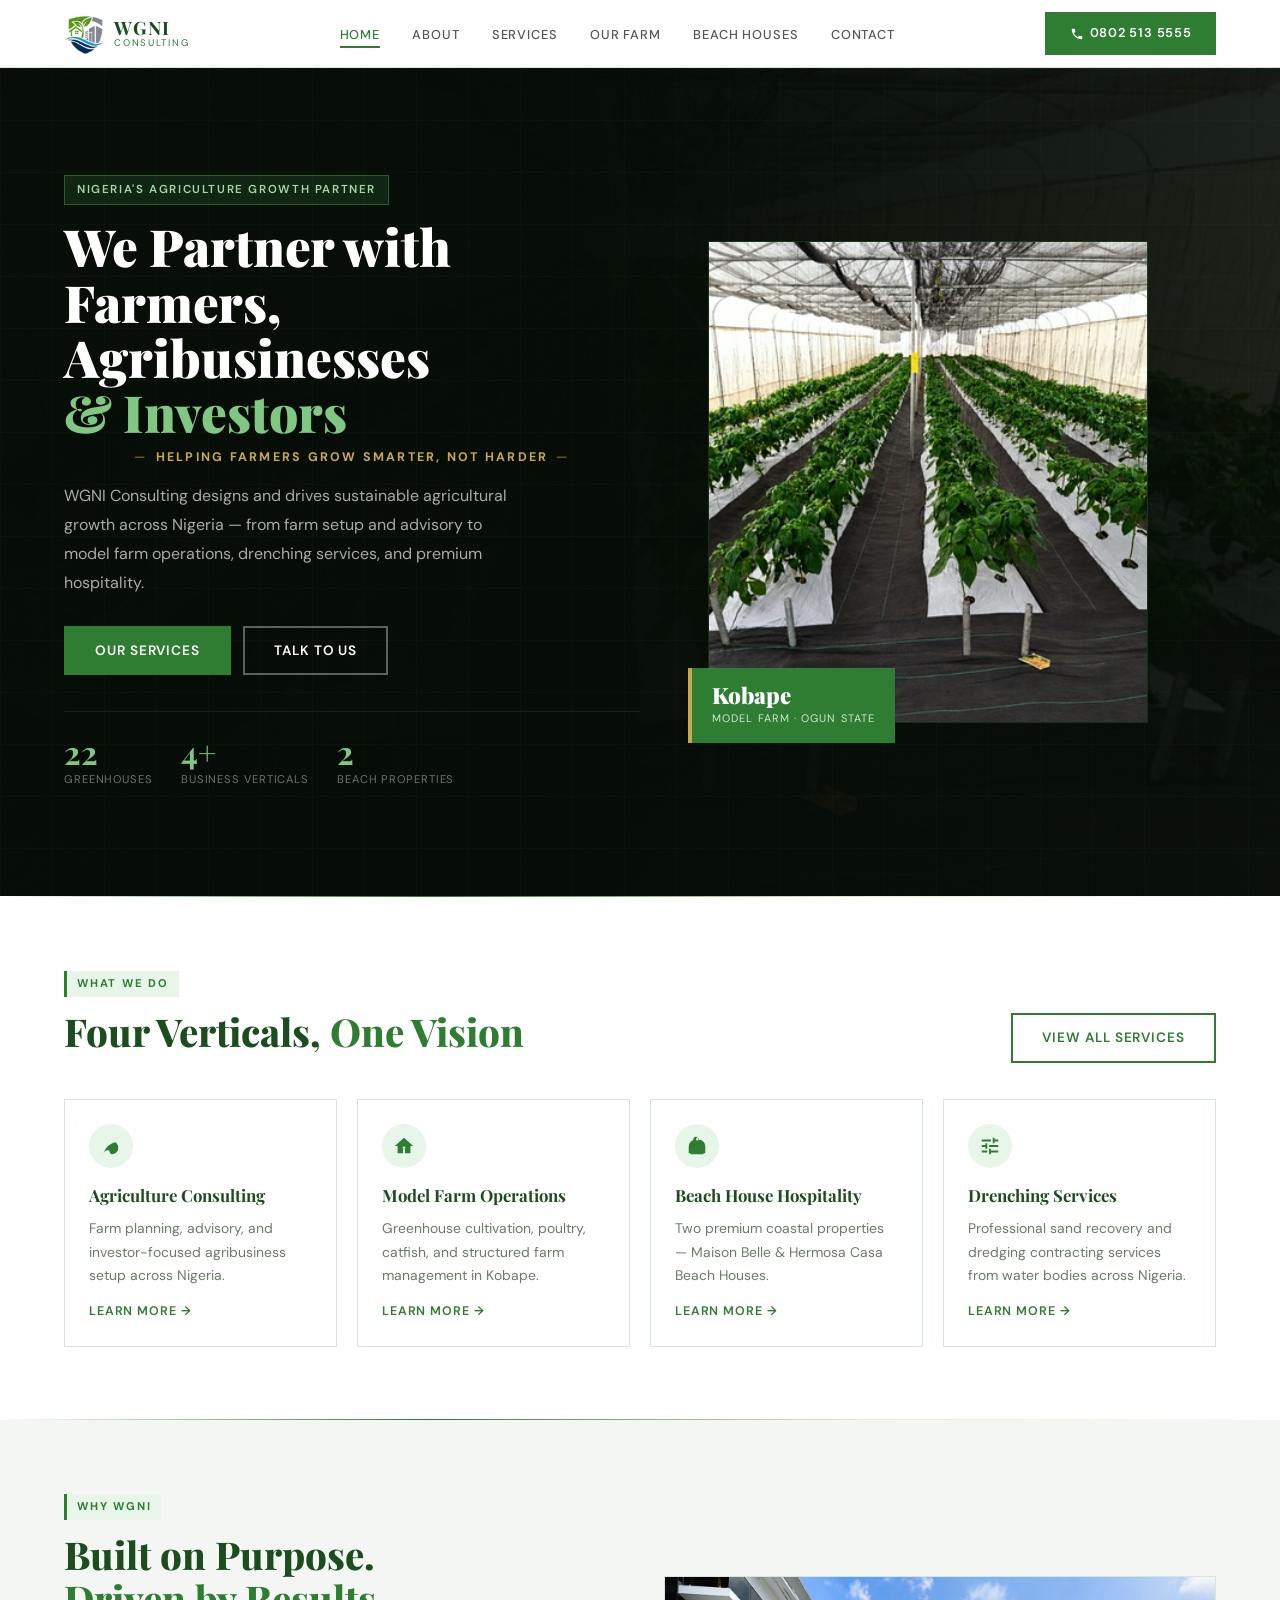
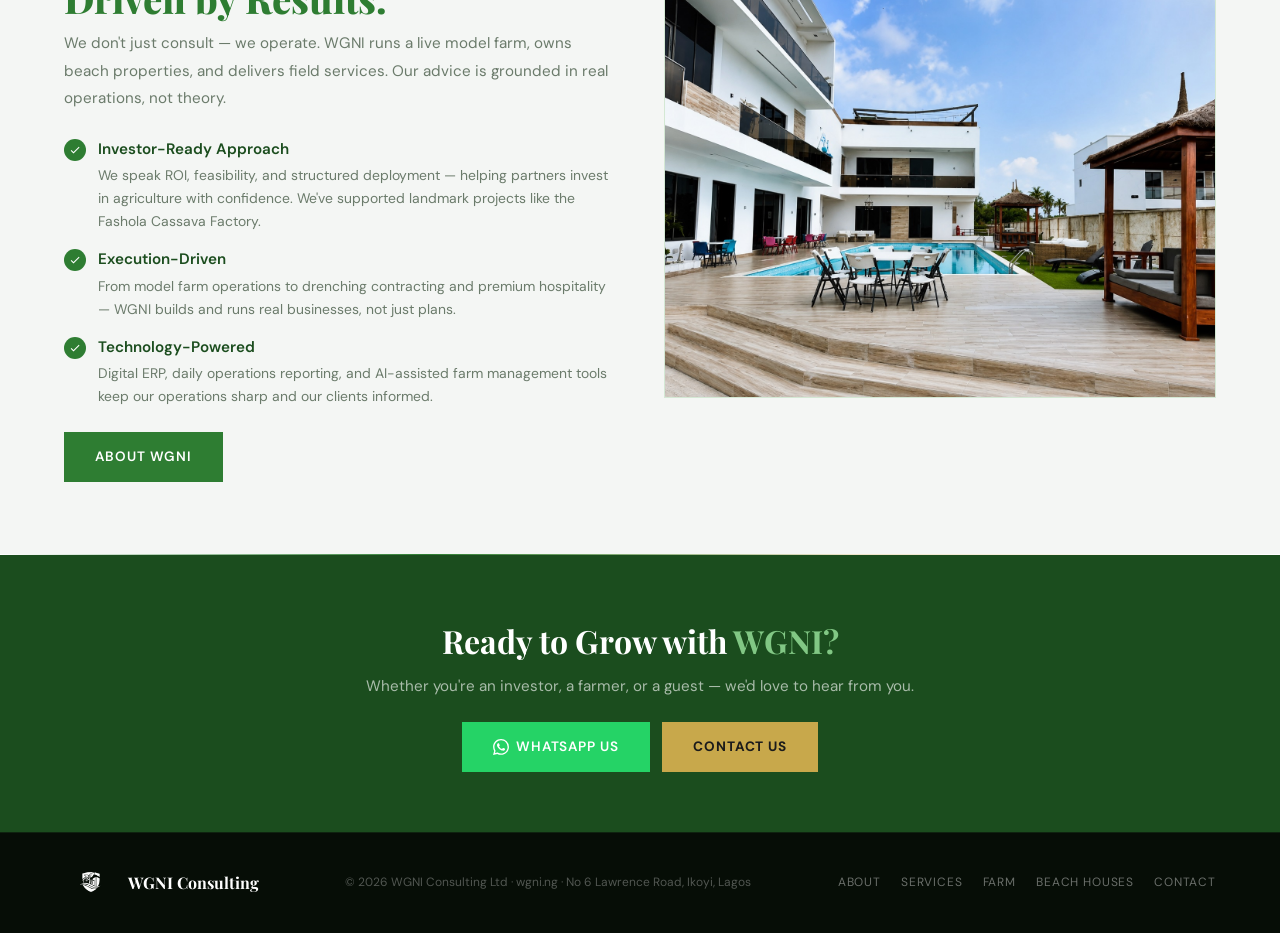
==== index.html @ 24e0a68f "index.html" ====
<!DOCTYPE html>
<html lang="en">
<head>
<meta charset="UTF-8"/>
<meta name="viewport" content="width=device-width, initial-scale=1.0"/>
<title>WGNI Consulting — Helping Farmers Grow Smarter, Not Harder</title>
<link rel="stylesheet" href="style.css"/>
</head>
<body>

<!-- NAV -->
<nav>
  <a href="index.html" class="nav-logo">
    <img src="images/logo-color.png" alt="WGNI Logo"/>
    <div class="nav-brand-wrap">
      <span class="nav-brand">WGNI</span>
      <span class="nav-brand-sub">Consulting</span>
    </div>
  </a>
  <ul class="nav-links">
    <li><a href="index.html" class="active">Home</a></li>
    <li><a href="about.html">About</a></li>
    <li><a href="services.html">Services</a></li>
    <li><a href="farm.html">Our Farm</a></li>
    <li><a href="beach.html">Beach Houses</a></li>
    <li><a href="contact.html">Contact</a></li>
  </ul>
  <a href="tel:08025135555" class="nav-cta">
    <svg viewBox="0 0 24 24"><path d="M6.6 10.8c1.4 2.8 3.8 5.1 6.6 6.6l2.2-2.2c.3-.3.7-.4 1-.2 1.1.4 2.3.6 3.6.6.6 0 1 .4 1 1V20c0 .6-.4 1-1 1-9.4 0-17-7.6-17-17 0-.6.4-1 1-1h3.5c.6 0 1 .4 1 1 0 1.3.2 2.5.6 3.6.1.3 0 .7-.2 1L6.6 10.8z"/></svg>
    0802 513 5555
  </a>
</nav>

<!-- HERO -->
<section style="position:relative;overflow:hidden;min-height:92vh;display:grid;grid-template-columns:1fr 1fr;align-items:center;padding:0 5vw;background:#060d06;">
  <div style="position:absolute;inset:0;z-index:0;background-image:url('images/hero-home.jpg');background-size:cover;background-position:center;opacity:0.18;"></div>
  <div style="position:absolute;inset:0;z-index:1;background:linear-gradient(90deg,rgba(6,13,6,0.97) 45%,rgba(6,13,6,0.5) 100%);"></div>
  <div style="position:absolute;inset:0;z-index:1;background-image:linear-gradient(rgba(46,125,50,0.05) 1px,transparent 1px),linear-gradient(90deg,rgba(46,125,50,0.05) 1px,transparent 1px);background-size:52px 52px;"></div>

  <div style="position:relative;z-index:2;" class="fade-up">
    <div class="hero-tag">Nigeria's Agriculture Growth Partner</div>
    <h1 style="font-family:'Playfair Display',serif;font-size:clamp(2.4rem,4vw,3.8rem);font-weight:900;line-height:1.08;color:#fff;margin-bottom:8px;">
      We Partner with Farmers,<br/>Agribusinesses<br/><span style="color:#81c784;">&amp; Investors</span>
    </h1>
    <div class="hero-tagline">Helping Farmers Grow Smarter, Not Harder</div>
    <p style="font-size:1rem;color:rgba(255,255,255,0.65);line-height:1.8;max-width:460px;margin-bottom:28px;">WGNI Consulting designs and drives sustainable agricultural growth across Nigeria — from farm setup and advisory to model farm operations, drenching services, and premium hospitality.</p>
    <div style="display:flex;gap:12px;flex-wrap:wrap;margin-bottom:36px;">
      <a href="services.html" class="btn btn-green">Our Services</a>
      <a href="contact.html" class="btn btn-outline" style="color:#fff;border-color:rgba(255,255,255,0.35);">Talk to Us</a>
    </div>
    <div style="display:flex;gap:28px;padding-top:24px;border-top:1px solid rgba(255,255,255,0.08);flex-wrap:wrap;">
      <div><div style="font-family:'Playfair Display',serif;font-size:2rem;font-weight:700;color:#81c784;line-height:1;">22</div><div style="font-size:0.7rem;color:rgba(255,255,255,0.42);text-transform:uppercase;letter-spacing:0.08em;margin-top:3px;">Greenhouses</div></div>
      <div><div style="font-family:'Playfair Display',serif;font-size:2rem;font-weight:700;color:#81c784;line-height:1;">4+</div><div style="font-size:0.7rem;color:rgba(255,255,255,0.42);text-transform:uppercase;letter-spacing:0.08em;margin-top:3px;">Business Verticals</div></div>
      <div><div style="font-family:'Playfair Display',serif;font-size:2rem;font-weight:700;color:#81c784;line-height:1;">2</div><div style="font-size:0.7rem;color:rgba(255,255,255,0.42);text-transform:uppercase;letter-spacing:0.08em;margin-top:3px;">Beach Properties</div></div>
    </div>
  </div>

  <div style="position:relative;z-index:2;display:flex;justify-content:center;align-items:center;" class="fade-up d2">
    <div style="position:relative;width:100%;max-width:440px;">
      <div style="border:1px solid rgba(46,125,50,0.3);overflow:hidden;">
        <img src="images/hero-home.jpg" alt="WGNI Farm" style="width:100%;height:480px;object-fit:cover;display:block;"/>
      </div>
      <div style="position:absolute;bottom:-20px;left:-20px;background:#2e7d32;padding:16px 20px;border-left:4px solid #c8a84b;">
        <div style="font-family:'Playfair Display',serif;font-size:1.4rem;font-weight:900;color:#fff;line-height:1;">Kobape</div>
        <div style="font-size:0.68rem;text-transform:uppercase;letter-spacing:0.1em;color:rgba(255,255,255,0.8);margin-top:3px;">Model Farm · Ogun State</div>
      </div>
    </div>
  </div>
</section>

<div class="divider"></div>

<!-- WHAT WE DO -->
<div class="section fade-up">
  <div class="sec-tag">What We Do</div>
  <div style="display:flex;justify-content:space-between;align-items:flex-end;flex-wrap:wrap;gap:16px;margin-bottom:36px;">
    <h2 class="sec-title">Four Verticals, <span>One Vision</span></h2>
    <a href="services.html" class="btn btn-outline">View All Services</a>
  </div>
  <div style="display:grid;grid-template-columns:repeat(4,1fr);gap:20px;">
    <a href="services.html" class="card" style="text-decoration:none;">
      <div class="card-icon">
        <svg viewBox="0 0 24 24"><path d="M17 8C8 10 5.9 16.17 3.82 19.5c1.01-1.5 3.47-3.5 6.18-2.5C11 20 11.07 21 13 21c4 0 7-3.13 7-7 0-2-.5-3.5-3-6z"/></svg>
      </div>
      <div class="card-title">Agriculture Consulting</div>
      <div class="card-desc">Farm planning, advisory, and investor-focused agribusiness setup across Nigeria.</div>
      <div style="font-size:0.78rem;color:#2e7d32;font-weight:600;text-transform:uppercase;letter-spacing:0.07em;margin-top:14px;">Learn more →</div>
    </a>
    <a href="farm.html" class="card" style="text-decoration:none;">
      <div class="card-icon">
        <svg viewBox="0 0 24 24"><path d="M12 3L2 12h3v8h6v-5h2v5h6v-8h3L12 3zm0 12.5c-.83 0-1.5-.67-1.5-1.5s.67-1.5 1.5-1.5 1.5.67 1.5 1.5-.67 1.5-1.5 1.5z"/></svg>
      </div>
      <div class="card-title">Model Farm Operations</div>
      <div class="card-desc">Greenhouse cultivation, poultry, catfish, and structured farm management in Kobape.</div>
      <div style="font-size:0.78rem;color:#2e7d32;font-weight:600;text-transform:uppercase;letter-spacing:0.07em;margin-top:14px;">Learn more →</div>
    </a>
    <a href="beach.html" class="card" style="text-decoration:none;">
      <div class="card-icon">
        <svg viewBox="0 0 24 24"><path d="M13.13 5.79C13.39 5.31 13.5 4.75 13.38 4.16c-.22-1.11-1.17-2-2.29-2.15C9.26 1.8 8 3.05 8 4.5c0 .21.03.42.07.62C5.22 6.4 3 9.21 3 12.5V20h2v1h14v-1h2v-7.5c0-3.3-2.22-6.1-5.07-7.29L13.13 5.79zM11 4.5c0-.83.67-1.5 1.5-1.5s1.5.67 1.5 1.5S13.33 6 12.5 6 11 5.33 11 4.5z"/></svg>
      </div>
      <div class="card-title">Beach House Hospitality</div>
      <div class="card-desc">Two premium coastal properties — Maison Belle & Hermosa Casa Beach Houses.</div>
      <div style="font-size:0.78rem;color:#2e7d32;font-weight:600;text-transform:uppercase;letter-spacing:0.07em;margin-top:14px;">Learn more →</div>
    </a>
    <a href="services.html" class="card" style="text-decoration:none;">
      <div class="card-icon">
        <svg viewBox="0 0 24 24"><path d="M3 17v2h6v-2H3zM3 5v2h10V5H3zm10 16v-2h8v-2h-8v-2h-2v6h2zM7 9v2H3v2h4v2h2V9H7zm14 4v-2H11v2h10zm-6-4h2V7h4V5h-4V3h-2v6z"/></svg>
      </div>
      <div class="card-title">Drenching Services</div>
      <div class="card-desc">Professional sand recovery and dredging contracting services from water bodies across Nigeria.</div>
      <div style="font-size:0.78rem;color:#2e7d32;font-weight:600;text-transform:uppercase;letter-spacing:0.07em;margin-top:14px;">Learn more →</div>
    </a>
  </div>
</div>

<div class="divider"></div>

<!-- WHY WGNI -->
<div class="section bg-light fade-up">
  <div style="display:grid;grid-template-columns:1fr 1fr;gap:48px;align-items:center;">
    <div>
      <div class="sec-tag">Why WGNI</div>
      <h2 class="sec-title">Built on Purpose.<br/><span>Driven by Results.</span></h2>
      <p class="sec-sub" style="margin-bottom:24px;">We don't just consult — we operate. WGNI runs a live model farm, owns beach properties, and delivers field services. Our advice is grounded in real operations, not theory.</p>
      <div style="display:flex;flex-direction:column;gap:14px;">
        <div style="display:flex;align-items:flex-start;gap:12px;">
          <div style="width:22px;height:22px;background:#2e7d32;border-radius:50%;display:flex;align-items:center;justify-content:center;flex-shrink:0;margin-top:2px;">
            <svg viewBox="0 0 24 24" style="width:12px;height:12px;fill:#fff;"><path d="M9 16.17L4.83 12l-1.42 1.41L9 19 21 7l-1.41-1.41z"/></svg>
          </div>
          <div><div style="font-weight:600;font-size:0.95rem;color:#1b4d1e;margin-bottom:3px;">Investor-Ready Approach</div><div style="font-size:0.87rem;color:#6b7b6b;line-height:1.65;">We speak ROI, feasibility, and structured deployment — helping partners invest in agriculture with confidence. We've supported landmark projects like the Fashola Cassava Factory.</div></div>
        </div>
        <div style="display:flex;align-items:flex-start;gap:12px;">
          <div style="width:22px;height:22px;background:#2e7d32;border-radius:50%;display:flex;align-items:center;justify-content:center;flex-shrink:0;margin-top:2px;">
            <svg viewBox="0 0 24 24" style="width:12px;height:12px;fill:#fff;"><path d="M9 16.17L4.83 12l-1.42 1.41L9 19 21 7l-1.41-1.41z"/></svg>
          </div>
          <div><div style="font-weight:600;font-size:0.95rem;color:#1b4d1e;margin-bottom:3px;">Execution-Driven</div><div style="font-size:0.87rem;color:#6b7b6b;line-height:1.65;">From model farm operations to drenching contracting and premium hospitality — WGNI builds and runs real businesses, not just plans.</div></div>
        </div>
        <div style="display:flex;align-items:flex-start;gap:12px;">
          <div style="width:22px;height:22px;background:#2e7d32;border-radius:50%;display:flex;align-items:center;justify-content:center;flex-shrink:0;margin-top:2px;">
            <svg viewBox="0 0 24 24" style="width:12px;height:12px;fill:#fff;"><path d="M9 16.17L4.83 12l-1.42 1.41L9 19 21 7l-1.41-1.41z"/></svg>
          </div>
          <div><div style="font-weight:600;font-size:0.95rem;color:#1b4d1e;margin-bottom:3px;">Technology-Powered</div><div style="font-size:0.87rem;color:#6b7b6b;line-height:1.65;">Digital ERP, daily operations reporting, and AI-assisted farm management tools keep our operations sharp and our clients informed.</div></div>
        </div>
      </div>
      <div style="margin-top:24px;"><a href="about.html" class="btn btn-green">About WGNI</a></div>
    </div>
    <div style="position:relative;">
      <div style="border:1px solid #d4e8d4;overflow:hidden;">
        <img src="images/about-home.jpg" alt="WGNI Operations" style="width:100%;height:420px;object-fit:cover;display:block;"/>
      </div>
    </div>
  </div>
</div>

<div class="divider"></div>

<!-- CTA -->
<div class="cta-strip fade-up">
  <h2>Ready to Grow with <span>WGNI?</span></h2>
  <p>Whether you're an investor, a farmer, or a guest — we'd love to hear from you.</p>
  <div class="cta-btns">
    <a href="https://wa.me/2348025135555" target="_blank" class="btn btn-wa">
      <svg viewBox="0 0 24 24"><path d="M17.472 14.382c-.297-.149-1.758-.867-2.03-.967-.273-.099-.471-.148-.67.15-.197.297-.767.966-.94 1.164-.173.199-.347.223-.644.075-.297-.15-1.255-.463-2.39-1.475-.883-.788-1.48-1.761-1.653-2.059-.173-.297-.018-.458.13-.606.134-.133.298-.347.446-.52.149-.174.198-.298.298-.497.099-.198.05-.371-.025-.52-.075-.149-.669-1.612-.916-2.207-.242-.579-.487-.5-.669-.51-.173-.008-.371-.01-.57-.01-.198 0-.52.074-.792.372-.272.297-1.04 1.016-1.04 2.479 0 1.462 1.065 2.875 1.213 3.074.149.198 2.096 3.2 5.077 4.487.709.306 1.262.489 1.694.625.712.227 1.36.195 1.871.118.571-.085 1.758-.719 2.006-1.413.248-.694.248-1.289.173-1.413-.074-.124-.272-.198-.57-.347m-5.421 7.403h-.004a9.87 9.87 0 01-5.031-1.378l-.361-.214-3.741.982.998-3.648-.235-.374a9.86 9.86 0 01-1.51-5.26c.001-5.45 4.436-9.884 9.888-9.884 2.64 0 5.122 1.03 6.988 2.898a9.825 9.825 0 012.893 6.994c-.003 5.45-4.437 9.884-9.885 9.884m8.413-18.297A11.815 11.815 0 0012.05 0C5.495 0 .16 5.335.157 11.892c0 2.096.547 4.142 1.588 5.945L.057 24l6.305-1.654a11.882 11.882 0 005.683 1.448h.005c6.554 0 11.89-5.335 11.893-11.893a11.821 11.821 0 00-3.48-8.413z"/></svg>
      WhatsApp Us
    </a>
    <a href="contact.html" class="btn btn-gold">Contact Us</a>
  </div>
</div>

<!-- FOOTER -->
<footer>
  <div class="footer-inner">
    <div class="footer-logo">
      <img src="images/logo-white.png" alt="WGNI"/>
      <span class="footer-brand">WGNI Consulting</span>
    </div>
    <div class="footer-copy">© 2026 WGNI Consulting Ltd · wgni.ng · No 6 Lawrence Road, Ikoyi, Lagos</div>
    <div class="footer-links">
      <a href="about.html">About</a>
      <a href="services.html">Services</a>
      <a href="farm.html">Farm</a>
      <a href="beach.html">Beach Houses</a>
      <a href="contact.html">Contact</a>
    </div>
  </div>
</footer>

<script>
  const obs = new IntersectionObserver(e => e.forEach(el => { if(el.isIntersecting) el.target.classList.add('visible'); }), {threshold:0.1});
  document.querySelectorAll('.fade-up').forEach(el => obs.observe(el));
  setTimeout(() => document.querySelectorAll('section .fade-up').forEach((el,i) => setTimeout(()=>el.classList.add('visible'),i*220)), 100);
</script>
</body>
</html>
---- style.css ----
@import url('https://fonts.googleapis.com/css2?family=Playfair+Display:ital,wght@0,400;0,700;0,900;1,400;1,700&family=DM+Sans:wght@300;400;500;600&display=swap');

/* ── RESET ── */
*, *::before, *::after { margin: 0; padding: 0; box-sizing: border-box; }
html { scroll-behavior: smooth; }
body { font-family: 'DM Sans', sans-serif; background: #fff; color: #2d2d2d; overflow-x: hidden; font-size: 16px; line-height: 1.6; }
img { max-width: 100%; display: block; }
a { text-decoration: none; }

/* ── CSS VARIABLES ── */
:root {
  --green: #2e7d32;
  --green-dark: #1b4d1e;
  --green-light: #4caf50;
  --green-pale: #e8f5e9;
  --green-mid: #c8e6c9;
  --gold: #c8a84b;
  --white: #ffffff;
  --off-white: #f4f6f4;
  --text: #2d2d2d;
  --text-muted: #6b7b6b;
  --border: #d4e8d4;
  --navy: #0f2d0f;
}

/* ── NAV ── */
nav {
  background: #fff;
  border-bottom: 1.5px solid var(--border);
  padding: 0 5vw;
  display: flex;
  align-items: center;
  justify-content: space-between;
  height: 68px;
  position: sticky;
  top: 0;
  z-index: 999;
  box-shadow: 0 1px 12px rgba(46,125,50,0.06);
}
.nav-logo { display: flex; align-items: center; gap: 10px; text-decoration: none; }
.nav-logo img { height: 46px; width: auto; }
.nav-brand-wrap { display: flex; flex-direction: column; line-height: 1.1; }
.nav-brand { font-family: 'Playfair Display', serif; font-size: 1.15rem; font-weight: 700; color: var(--green-dark); letter-spacing: 0.06em; }
.nav-brand-sub { font-size: 0.6rem; color: var(--green); letter-spacing: 0.18em; text-transform: uppercase; }
.nav-links { display: flex; gap: 2rem; list-style: none; }
.nav-links a {
  font-size: 0.8rem; font-weight: 500; color: #555;
  text-decoration: none; text-transform: uppercase; letter-spacing: 0.07em;
  padding-bottom: 3px; border-bottom: 2px solid transparent;
  transition: color 0.25s, border-color 0.25s;
}
.nav-links a:hover, .nav-links a.active { color: var(--green); border-color: var(--green); }
.nav-cta {
  background: var(--green); color: #fff;
  padding: 0.55rem 1.4rem; font-size: 0.8rem; font-weight: 600;
  text-transform: uppercase; letter-spacing: 0.06em;
  text-decoration: none; border: 2px solid var(--green);
  transition: all 0.25s; display: flex; align-items: center; gap: 6px;
}
.nav-cta:hover { background: #fff; color: var(--green); }
.nav-cta svg { width: 14px; height: 14px; fill: currentColor; }

/* ── HERO ── */
.hero {
  position: relative; overflow: hidden;
  padding: 80px 5vw 70px; text-align: center; color: #fff;
  background: linear-gradient(rgba(8,22,8,0.80), rgba(8,22,8,0.80));
}
.hero-bg {
  position: absolute; inset: 0; z-index: -1;
  background-size: cover; background-position: center;
  background-color: #174d17;
}
.breadcrumb { font-size: 0.75rem; color: rgba(255,255,255,0.5); text-transform: uppercase; letter-spacing: 0.1em; margin-bottom: 12px; }
.breadcrumb span { color: #a5d6a7; }
.hero h1 { font-family: 'Playfair Display', serif; font-size: clamp(2rem, 4vw, 3.2rem); font-weight: 900; line-height: 1.12; margin-bottom: 10px; }
.hero h1 span { color: #81c784; }
.hero p { font-size: 1rem; color: rgba(255,255,255,0.72); max-width: 500px; margin: 0 auto; line-height: 1.75; }
.hero-tag { display: inline-block; background: rgba(76,175,80,0.15); border: 1px solid rgba(76,175,80,0.4); color: #a5d6a7; font-size: 0.72rem; font-weight: 600; letter-spacing: 0.14em; text-transform: uppercase; padding: 5px 12px; margin-bottom: 14px; }
.hero-tagline { font-size: 0.78rem; font-weight: 700; letter-spacing: 0.18em; text-transform: uppercase; color: var(--gold); margin-bottom: 14px; display: flex; align-items: center; justify-content: center; gap: 8px; }
.hero-tagline::before, .hero-tagline::after { content: '—'; opacity: 0.5; }

/* ── SECTION BASE ── */
.section { padding: 72px 5vw; }
.section.bg-light { background: var(--off-white); }
.section.bg-dark { background: var(--green-dark); color: #fff; }
.sec-tag { display: inline-block; background: var(--green-pale); border-left: 3px solid var(--green); color: var(--green); font-size: 0.7rem; font-weight: 700; letter-spacing: 0.16em; text-transform: uppercase; padding: 4px 10px; margin-bottom: 12px; border-radius: 0; }
.sec-tag.white { background: rgba(255,255,255,0.1); border-color: #81c784; color: #a5d6a7; }
.sec-title { font-family: 'Playfair Display', serif; font-size: clamp(1.8rem, 3vw, 2.8rem); font-weight: 800; line-height: 1.15; margin-bottom: 10px; color: var(--green-dark); }
.sec-title span { color: var(--green); }
.sec-title.white { color: #fff; }
.sec-title.white span { color: #81c784; }
.sec-sub { font-size: 0.95rem; color: var(--text-muted); line-height: 1.82; max-width: 560px; }
.sec-sub.white { color: rgba(255,255,255,0.65); }
.divider { height: 1px; background: linear-gradient(90deg, transparent, var(--green), rgba(200,168,75,0.3), transparent); }

/* ── BUTTONS ── */
.btn { display: inline-flex; align-items: center; gap: 7px; padding: 0.75rem 1.8rem; font-size: 0.85rem; font-weight: 600; text-transform: uppercase; letter-spacing: 0.07em; border: 2px solid transparent; cursor: pointer; transition: all 0.25s; text-decoration: none; }
.btn-green { background: var(--green); color: #fff; border-color: var(--green); }
.btn-green:hover { background: transparent; color: var(--green); }
.btn-outline { background: transparent; color: var(--green); border-color: var(--green); }
.btn-outline:hover { background: var(--green); color: #fff; }
.btn-white { background: #fff; color: var(--green-dark); border-color: #fff; }
.btn-white:hover { background: var(--green-pale); }
.btn-gold { background: var(--gold); color: #1b1b1b; border-color: var(--gold); font-weight: 700; }
.btn-gold:hover { background: #e0bb5f; border-color: #e0bb5f; }
.btn-wa { background: #25d366; color: #fff; border-color: #25d366; }
.btn-wa:hover { background: #1ebe5a; border-color: #1ebe5a; }
.btn svg { width: 16px; height: 16px; fill: currentColor; flex-shrink: 0; }

/* ── CARDS ── */
.card { background: #fff; border: 1px solid var(--border); padding: 24px; transition: all 0.25s; }
.card:hover { border-color: var(--green); background: var(--green-pale); transform: translateY(-3px); }
.card-icon { width: 44px; height: 44px; background: var(--green-pale); border-radius: 50%; display: flex; align-items: center; justify-content: center; margin-bottom: 14px; transition: background 0.25s; }
.card-icon svg { width: 22px; height: 22px; fill: var(--green); }
.card:hover .card-icon { background: var(--green); }
.card:hover .card-icon svg { fill: #fff; }
.card-title { font-family: 'Playfair Display', serif; font-size: 1.05rem; font-weight: 700; color: var(--green-dark); margin-bottom: 8px; }
.card-desc { font-size: 0.87rem; color: var(--text-muted); line-height: 1.7; }

/* ── PERK TAGS ── */
.perk { display: inline-block; background: var(--green-pale); border: 1px solid var(--border); color: var(--green); font-size: 0.72rem; font-weight: 600; padding: 4px 10px; letter-spacing: 0.07em; text-transform: uppercase; }

/* ── CTA STRIP ── */
.cta-strip { background: var(--green-dark); padding: 60px 5vw; text-align: center; }
.cta-strip h2 { font-family: 'Playfair Display', serif; font-size: clamp(1.5rem, 2.5vw, 2.2rem); font-weight: 700; color: #fff; margin-bottom: 8px; }
.cta-strip h2 span { color: #81c784; }
.cta-strip p { font-size: 0.95rem; color: rgba(255,255,255,0.62); margin-bottom: 24px; }
.cta-btns { display: flex; gap: 12px; justify-content: center; flex-wrap: wrap; }

/* ── FOOTER ── */
footer { background: #060d06; padding: 32px 5vw; border-top: 1px solid rgba(46,125,50,0.2); }
.footer-inner { display: flex; align-items: center; justify-content: space-between; flex-wrap: wrap; gap: 16px; }
.footer-logo { display: flex; align-items: center; gap: 10px; }
.footer-logo img { height: 36px; }
.footer-brand { font-family: 'Playfair Display', serif; font-size: 1rem; font-weight: 700; color: #fff; }
.footer-copy { font-size: 0.75rem; color: rgba(255,255,255,0.3); }
.footer-links { display: flex; gap: 20px; }
.footer-links a { font-size: 0.75rem; color: rgba(255,255,255,0.4); text-decoration: none; text-transform: uppercase; letter-spacing: 0.07em; transition: color 0.25s; }
.footer-links a:hover { color: var(--green-light); }

/* ── IMAGE PLACEHOLDERS ── */
.img-ph { background: var(--green-pale); border: 1px solid var(--border); display: flex; align-items: center; justify-content: center; flex-direction: column; gap: 6px; }
.img-ph span { font-size: 0.8rem; color: var(--green); font-weight: 500; }
.img-ph small { font-size: 0.7rem; color: #aaa; }

/* ── ANIMATIONS ── */
.fade-up { opacity: 0; transform: translateY(24px); transition: opacity 0.65s ease, transform 0.65s ease; }
.fade-up.visible { opacity: 1; transform: translateY(0); }
.d1 { transition-delay: 0.1s; } .d2 { transition-delay: 0.2s; } .d3 { transition-delay: 0.3s; }

/* ── RESPONSIVE ── */
@media (max-width: 900px) {
  .nav-links { display: none; }
  .hero { padding: 60px 5vw 50px; }
  .section { padding: 52px 5vw; }
}

/* ── FORM ── */
.form-group { display: flex; flex-direction: column; gap: 5px; margin-bottom: 14px; }
.form-group label { font-size: 0.72rem; font-weight: 700; text-transform: uppercase; letter-spacing: 0.1em; color: var(--green); }
.form-group input, .form-group textarea, .form-group select {
  background: var(--off-white); border: 1px solid var(--border);
  padding: 10px 12px; font-size: 0.9rem; font-family: 'DM Sans', sans-serif;
  color: var(--text); outline: none; width: 100%;
}
.form-group input:focus, .form-group textarea:focus, .form-group select:focus { border-color: var(--green); background: #fff; }
.form-group textarea { resize: vertical; min-height: 100px; }
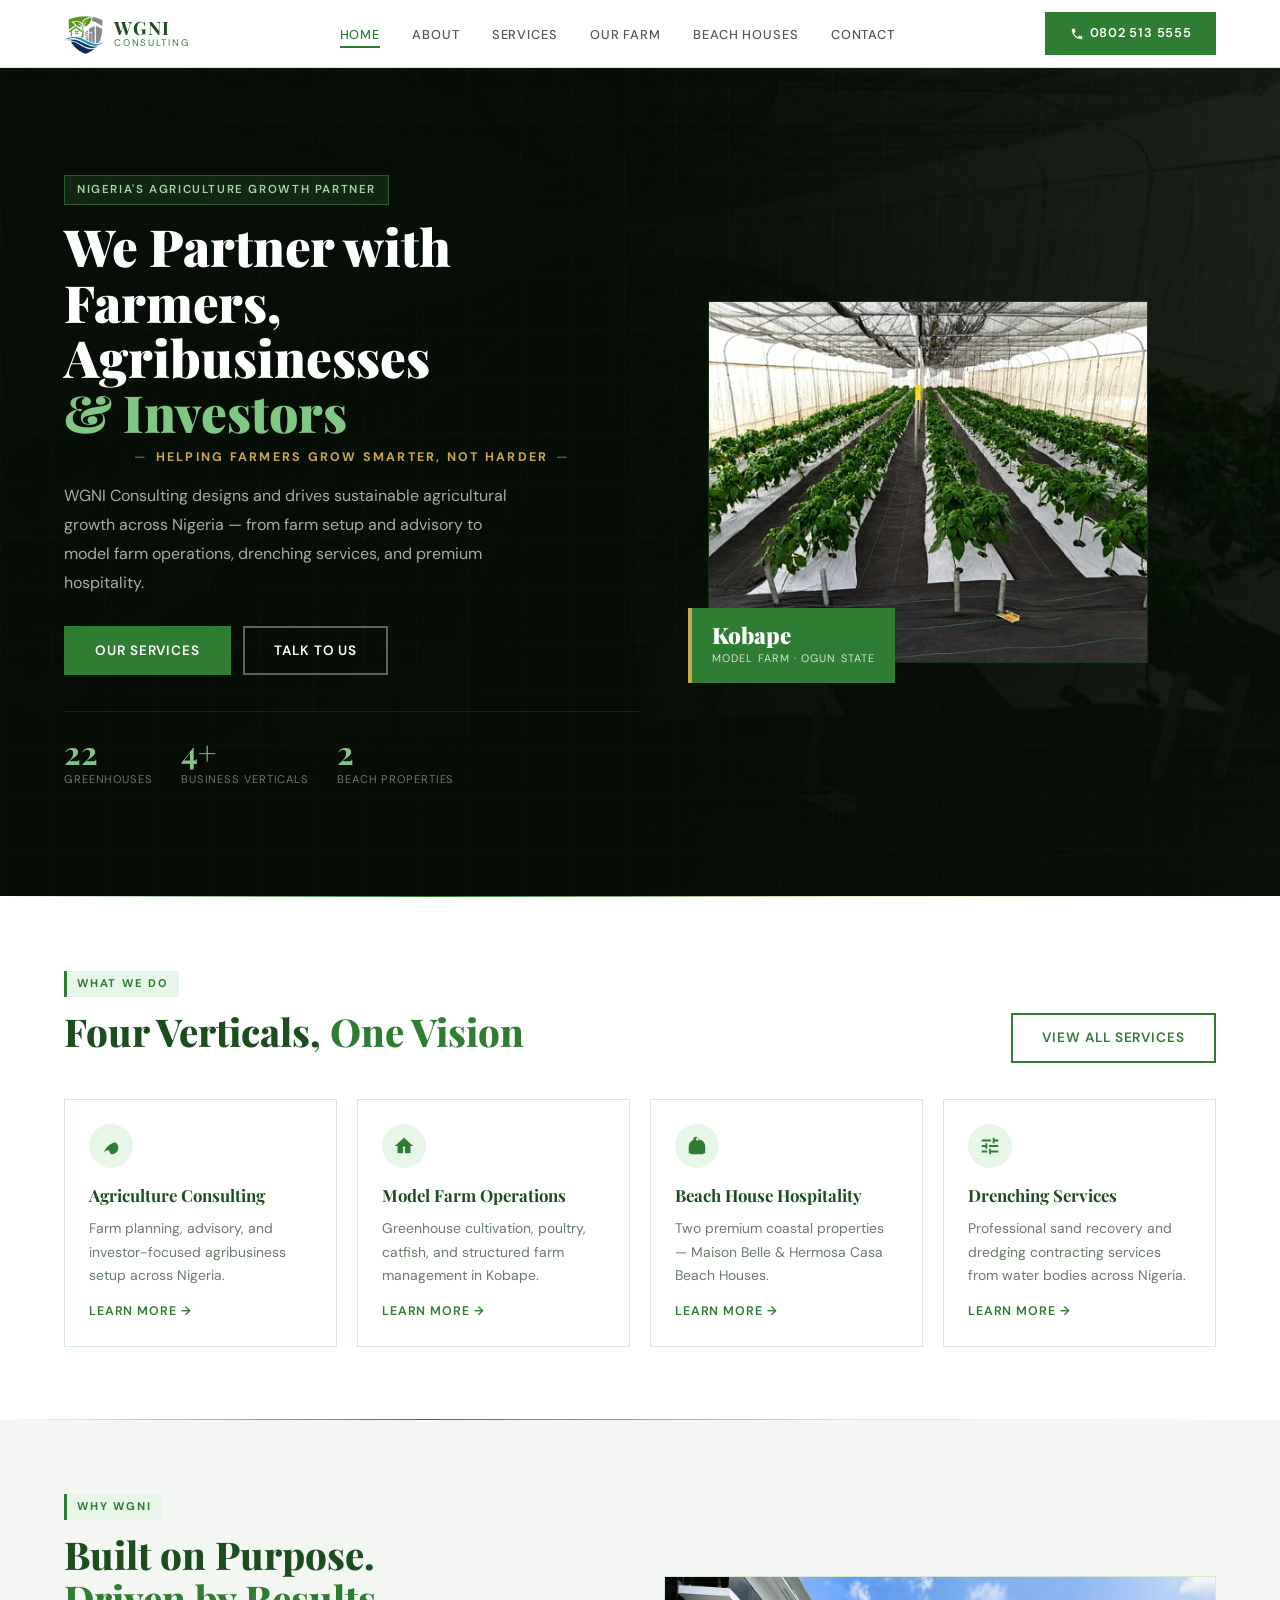
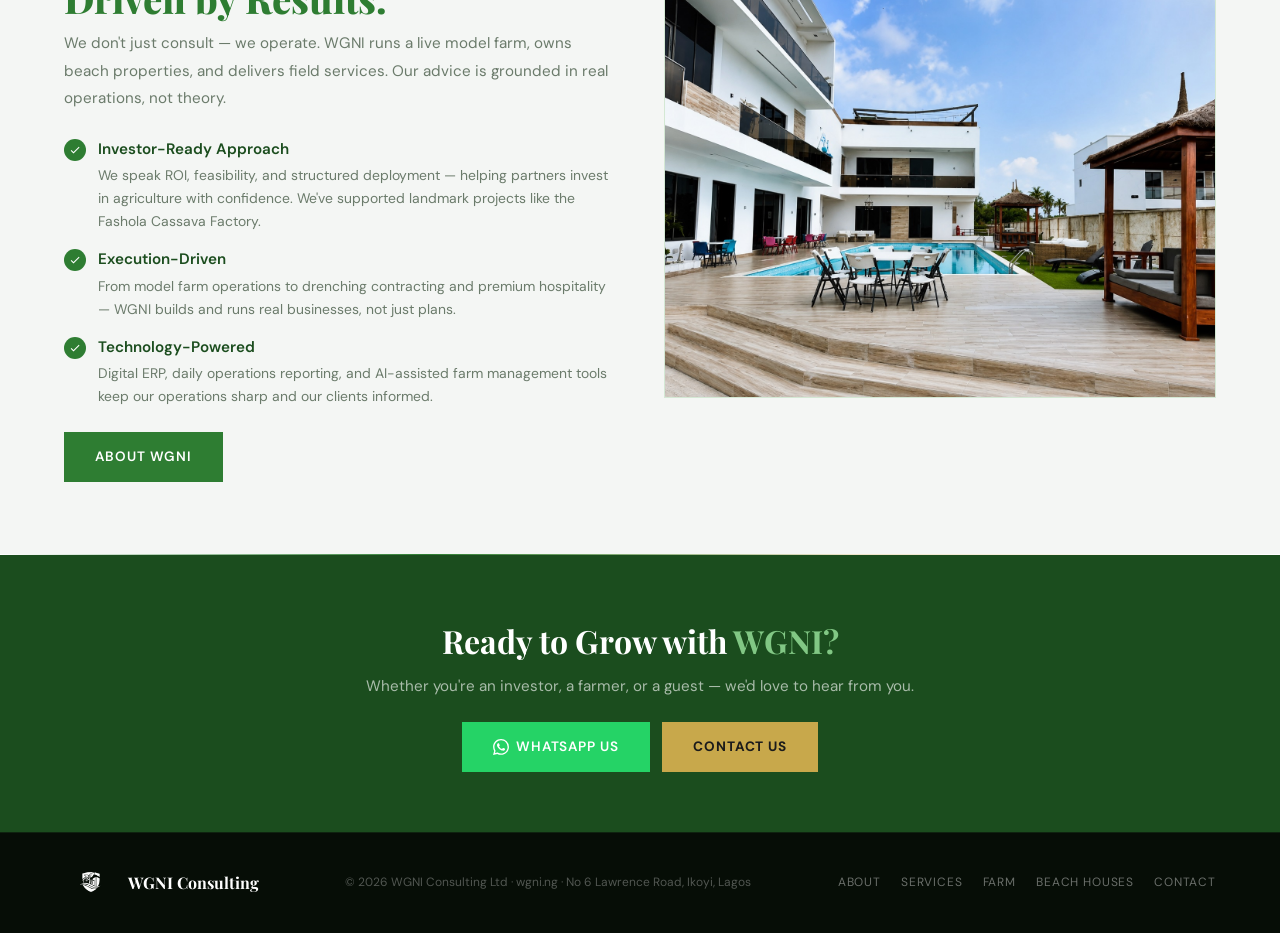
==== commit 9234bd47: "Update index.html" ====
--- a/index.html
+++ b/index.html
@@ -3,7 +3,7 @@
 <head>
 <meta charset="UTF-8"/>
 <meta name="viewport" content="width=device-width, initial-scale=1.0"/>
-<title>WGNI Consulting — Helping Farmers Grow Smarter, Not Harder</title>
+<title>WGNI Consulting</title>
 <link rel="stylesheet" href="style.css"/>
 </head>
 <body>
@@ -58,7 +58,7 @@
   <div style="position:relative;z-index:2;display:flex;justify-content:center;align-items:center;" class="fade-up d2">
     <div style="position:relative;width:100%;max-width:440px;">
       <div style="border:1px solid rgba(46,125,50,0.3);overflow:hidden;">
-        <img src="images/hero-home.jpg" alt="WGNI Farm" style="width:100%;height:480px;object-fit:cover;display:block;"/>
+        <img src="images/hero-home.jpg" alt="WGNI Farm" style="width:100%;height:360px;object-fit:cover;display:block;"/>
       </div>
       <div style="position:absolute;bottom:-20px;left:-20px;background:#2e7d32;padding:16px 20px;border-left:4px solid #c8a84b;">
         <div style="font-family:'Playfair Display',serif;font-size:1.4rem;font-weight:900;color:#fff;line-height:1;">Kobape</div>
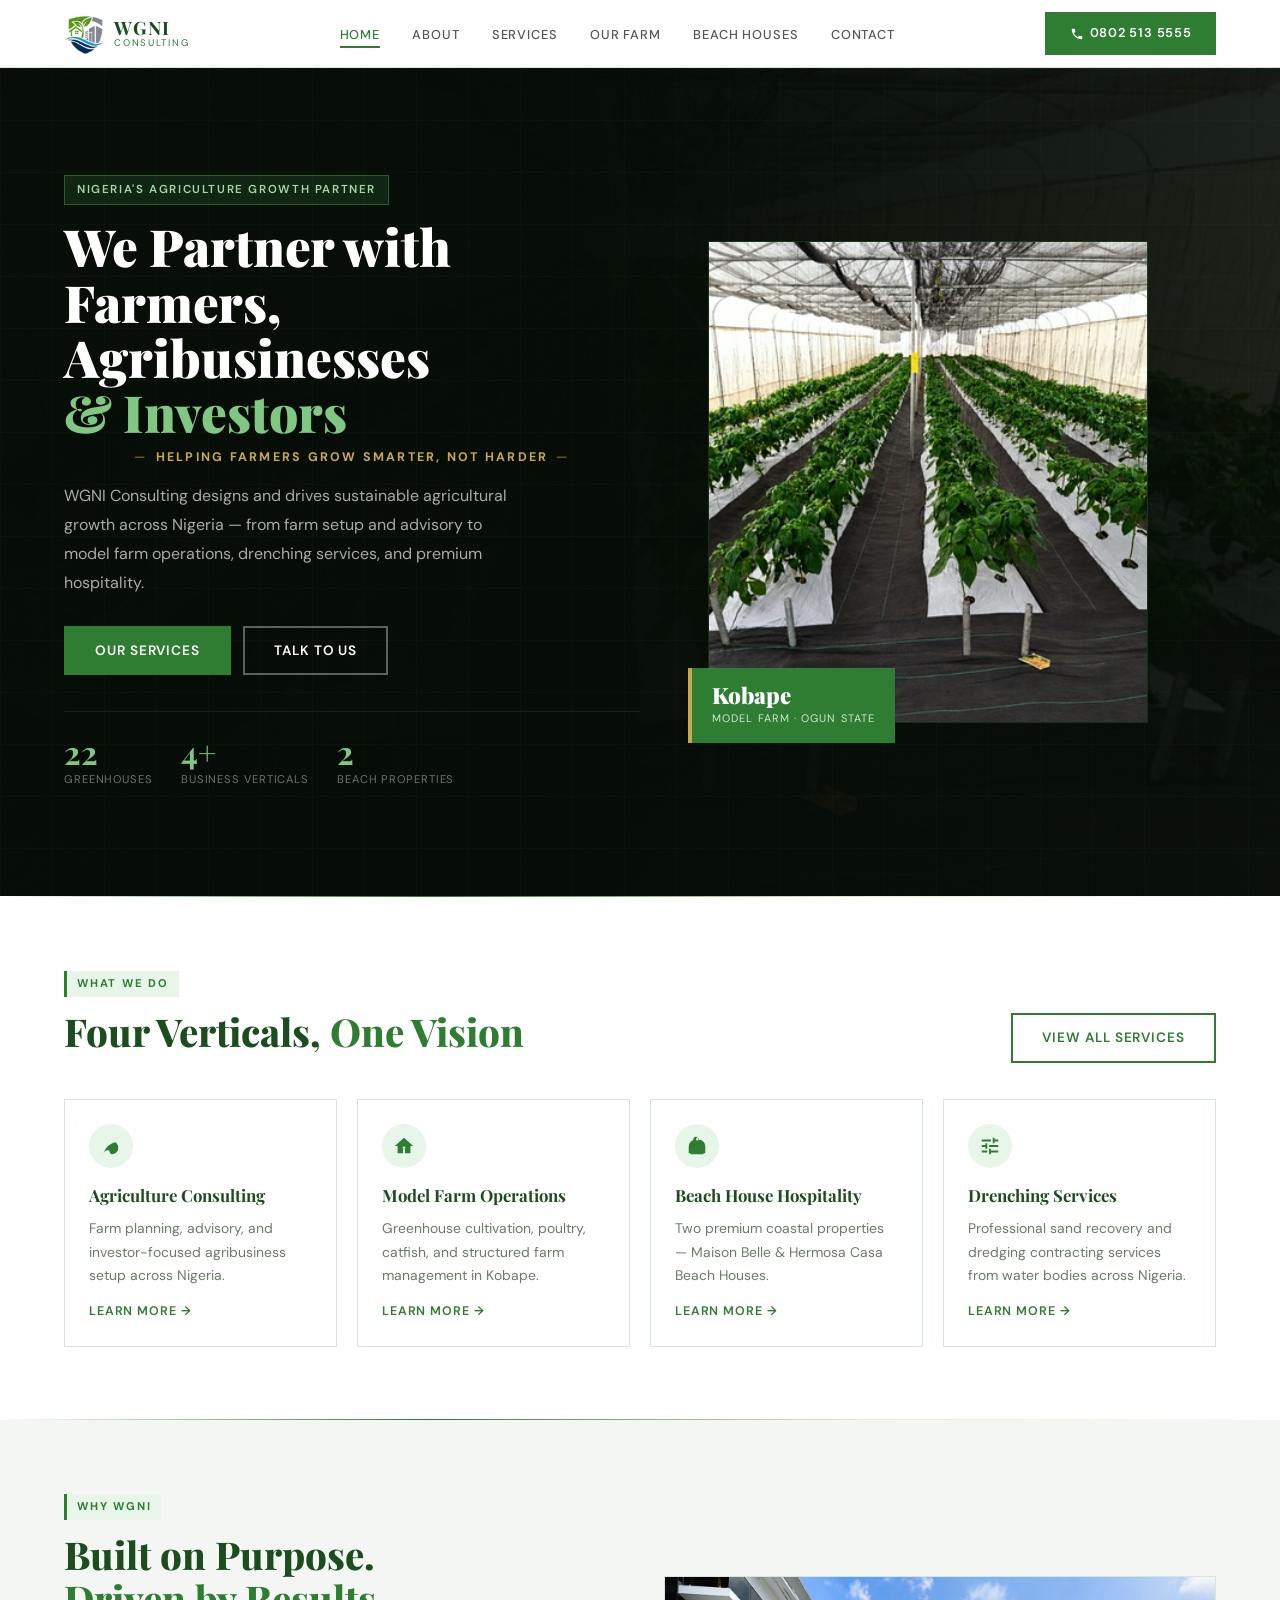
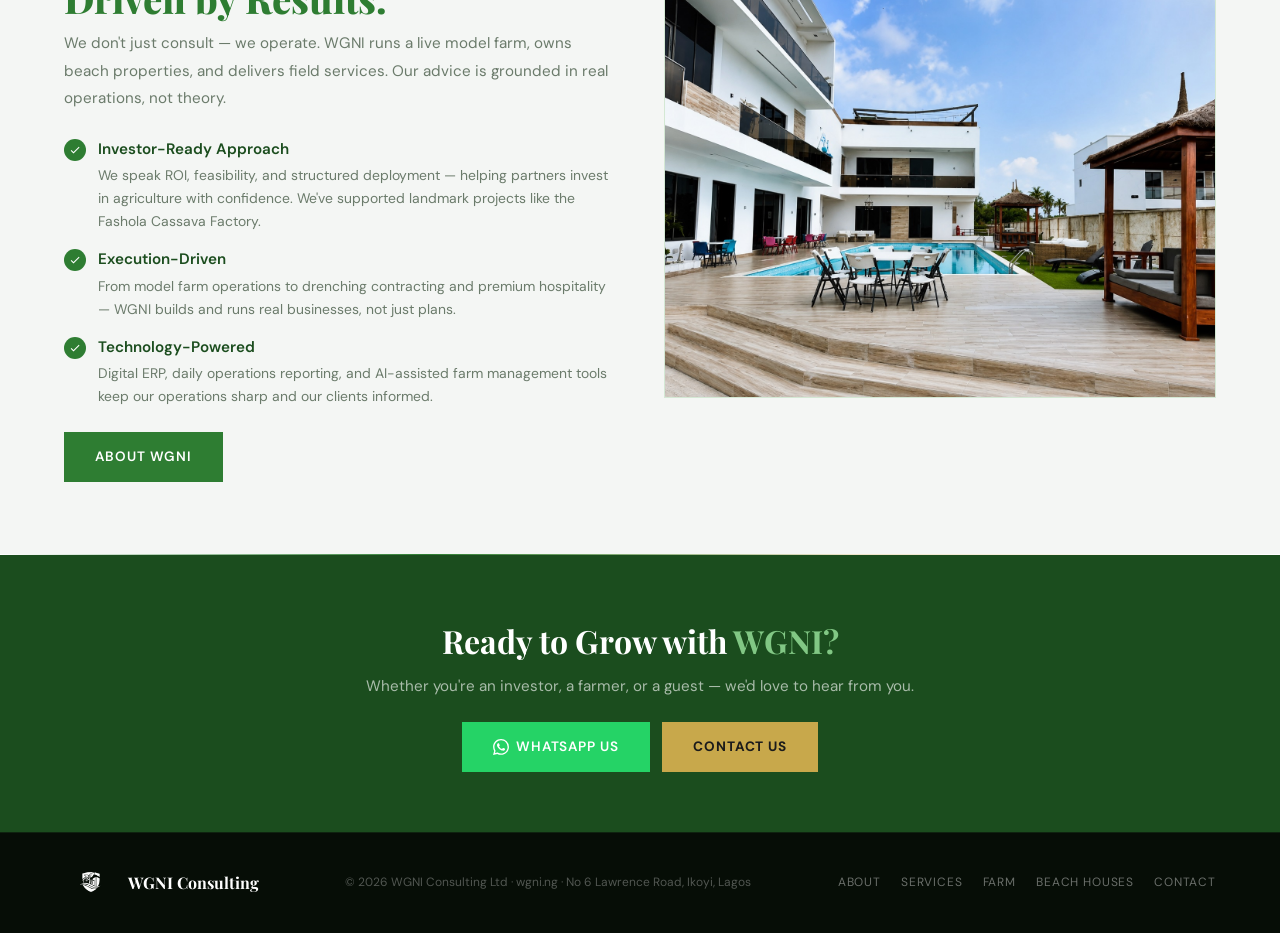
==== commit b49ed857: "Update index.html" ====
--- a/index.html
+++ b/index.html
@@ -58,7 +58,7 @@
   <div style="position:relative;z-index:2;display:flex;justify-content:center;align-items:center;" class="fade-up d2">
     <div style="position:relative;width:100%;max-width:440px;">
       <div style="border:1px solid rgba(46,125,50,0.3);overflow:hidden;">
-        <img src="images/hero-home.jpg" alt="WGNI Farm" style="width:100%;height:360px;object-fit:cover;display:block;"/>
+        <img src="images/hero-home.jpg" alt="WGNI Farm" style="width:100%;height:480px;object-fit:cover;display:block;"/>
       </div>
       <div style="position:absolute;bottom:-20px;left:-20px;background:#2e7d32;padding:16px 20px;border-left:4px solid #c8a84b;">
         <div style="font-family:'Playfair Display',serif;font-size:1.4rem;font-weight:900;color:#fff;line-height:1;">Kobape</div>
@@ -159,7 +159,7 @@
   <h2>Ready to Grow with <span>WGNI?</span></h2>
   <p>Whether you're an investor, a farmer, or a guest — we'd love to hear from you.</p>
   <div class="cta-btns">
-    <a href="https://wa.me/2348025135555" target="_blank" class="btn btn-wa">
+    <a href="https://wa.me/+2348025135555" target="_blank" class="btn btn-wa">
       <svg viewBox="0 0 24 24"><path d="M17.472 14.382c-.297-.149-1.758-.867-2.03-.967-.273-.099-.471-.148-.67.15-.197.297-.767.966-.94 1.164-.173.199-.347.223-.644.075-.297-.15-1.255-.463-2.39-1.475-.883-.788-1.48-1.761-1.653-2.059-.173-.297-.018-.458.13-.606.134-.133.298-.347.446-.52.149-.174.198-.298.298-.497.099-.198.05-.371-.025-.52-.075-.149-.669-1.612-.916-2.207-.242-.579-.487-.5-.669-.51-.173-.008-.371-.01-.57-.01-.198 0-.52.074-.792.372-.272.297-1.04 1.016-1.04 2.479 0 1.462 1.065 2.875 1.213 3.074.149.198 2.096 3.2 5.077 4.487.709.306 1.262.489 1.694.625.712.227 1.36.195 1.871.118.571-.085 1.758-.719 2.006-1.413.248-.694.248-1.289.173-1.413-.074-.124-.272-.198-.57-.347m-5.421 7.403h-.004a9.87 9.87 0 01-5.031-1.378l-.361-.214-3.741.982.998-3.648-.235-.374a9.86 9.86 0 01-1.51-5.26c.001-5.45 4.436-9.884 9.888-9.884 2.64 0 5.122 1.03 6.988 2.898a9.825 9.825 0 012.893 6.994c-.003 5.45-4.437 9.884-9.885 9.884m8.413-18.297A11.815 11.815 0 0012.05 0C5.495 0 .16 5.335.157 11.892c0 2.096.547 4.142 1.588 5.945L.057 24l6.305-1.654a11.882 11.882 0 005.683 1.448h.005c6.554 0 11.89-5.335 11.893-11.893a11.821 11.821 0 00-3.48-8.413z"/></svg>
       WhatsApp Us
     </a>
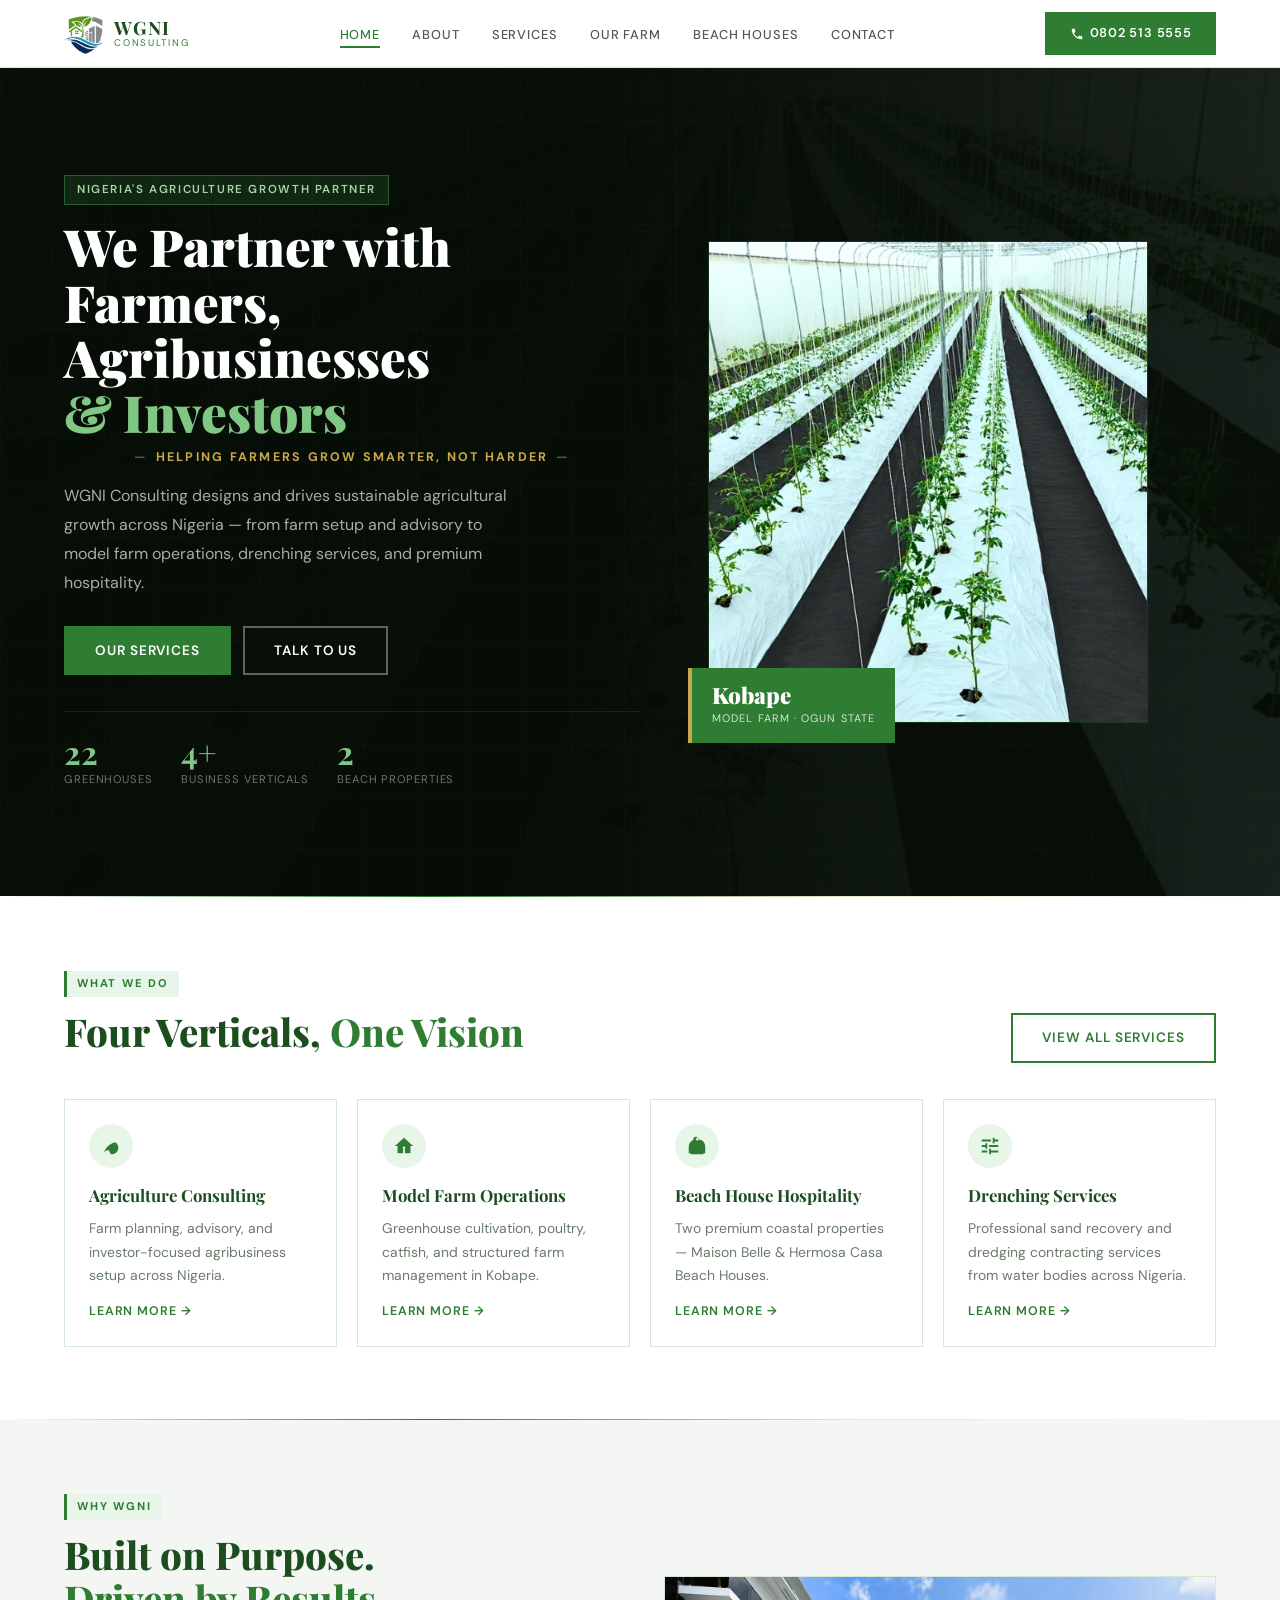
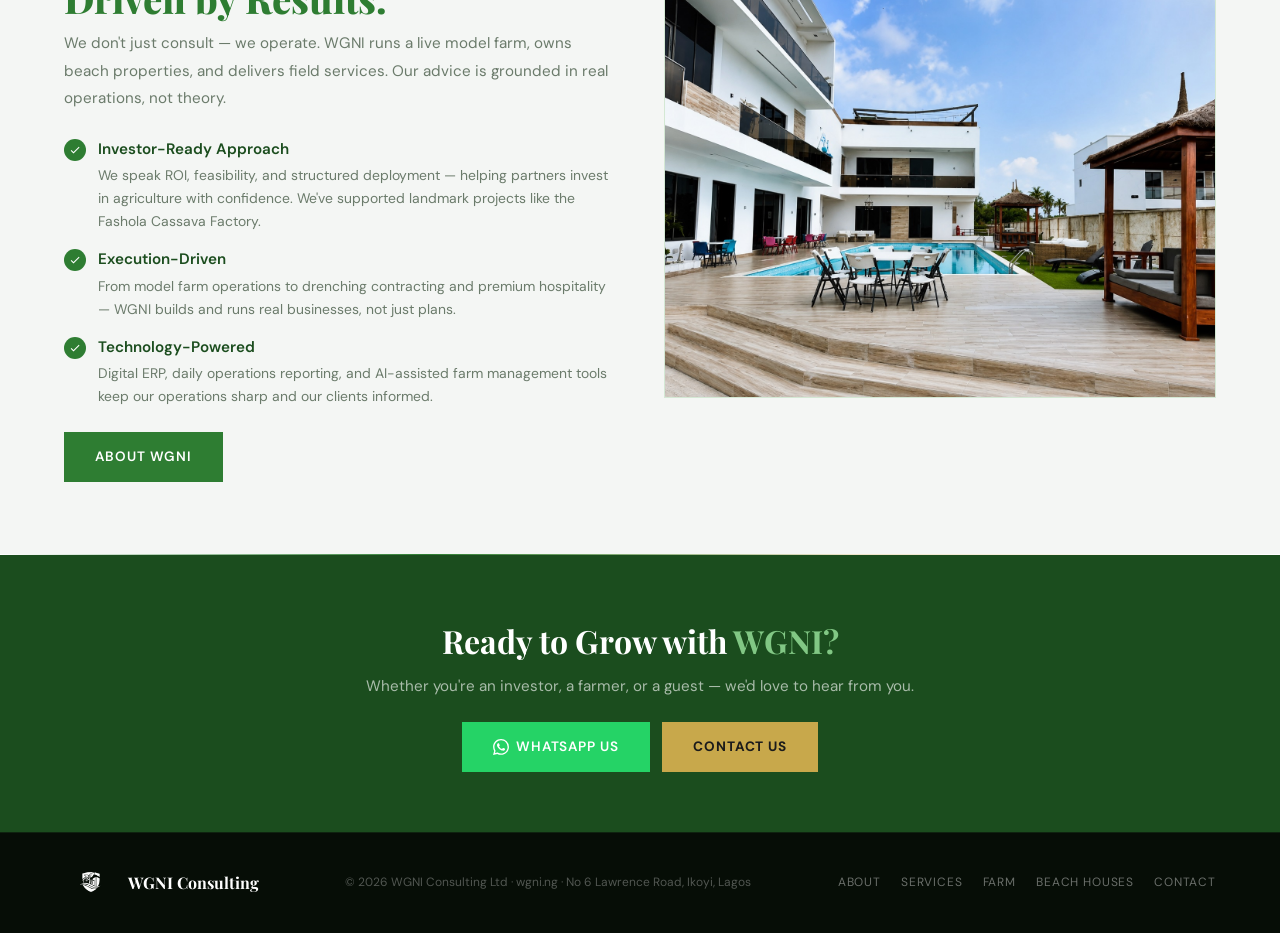
==== commit a9538114: "Update index.html" ====
--- a/index.html
+++ b/index.html
@@ -1,6 +1,7 @@
 <!DOCTYPE html>
 <html lang="en">
 <head>
+<link rel="icon" type="image/png" href="images/logo-color.png"/>
 <meta charset="UTF-8"/>
 <meta name="viewport" content="width=device-width, initial-scale=1.0"/>
 <title>WGNI Consulting</title>
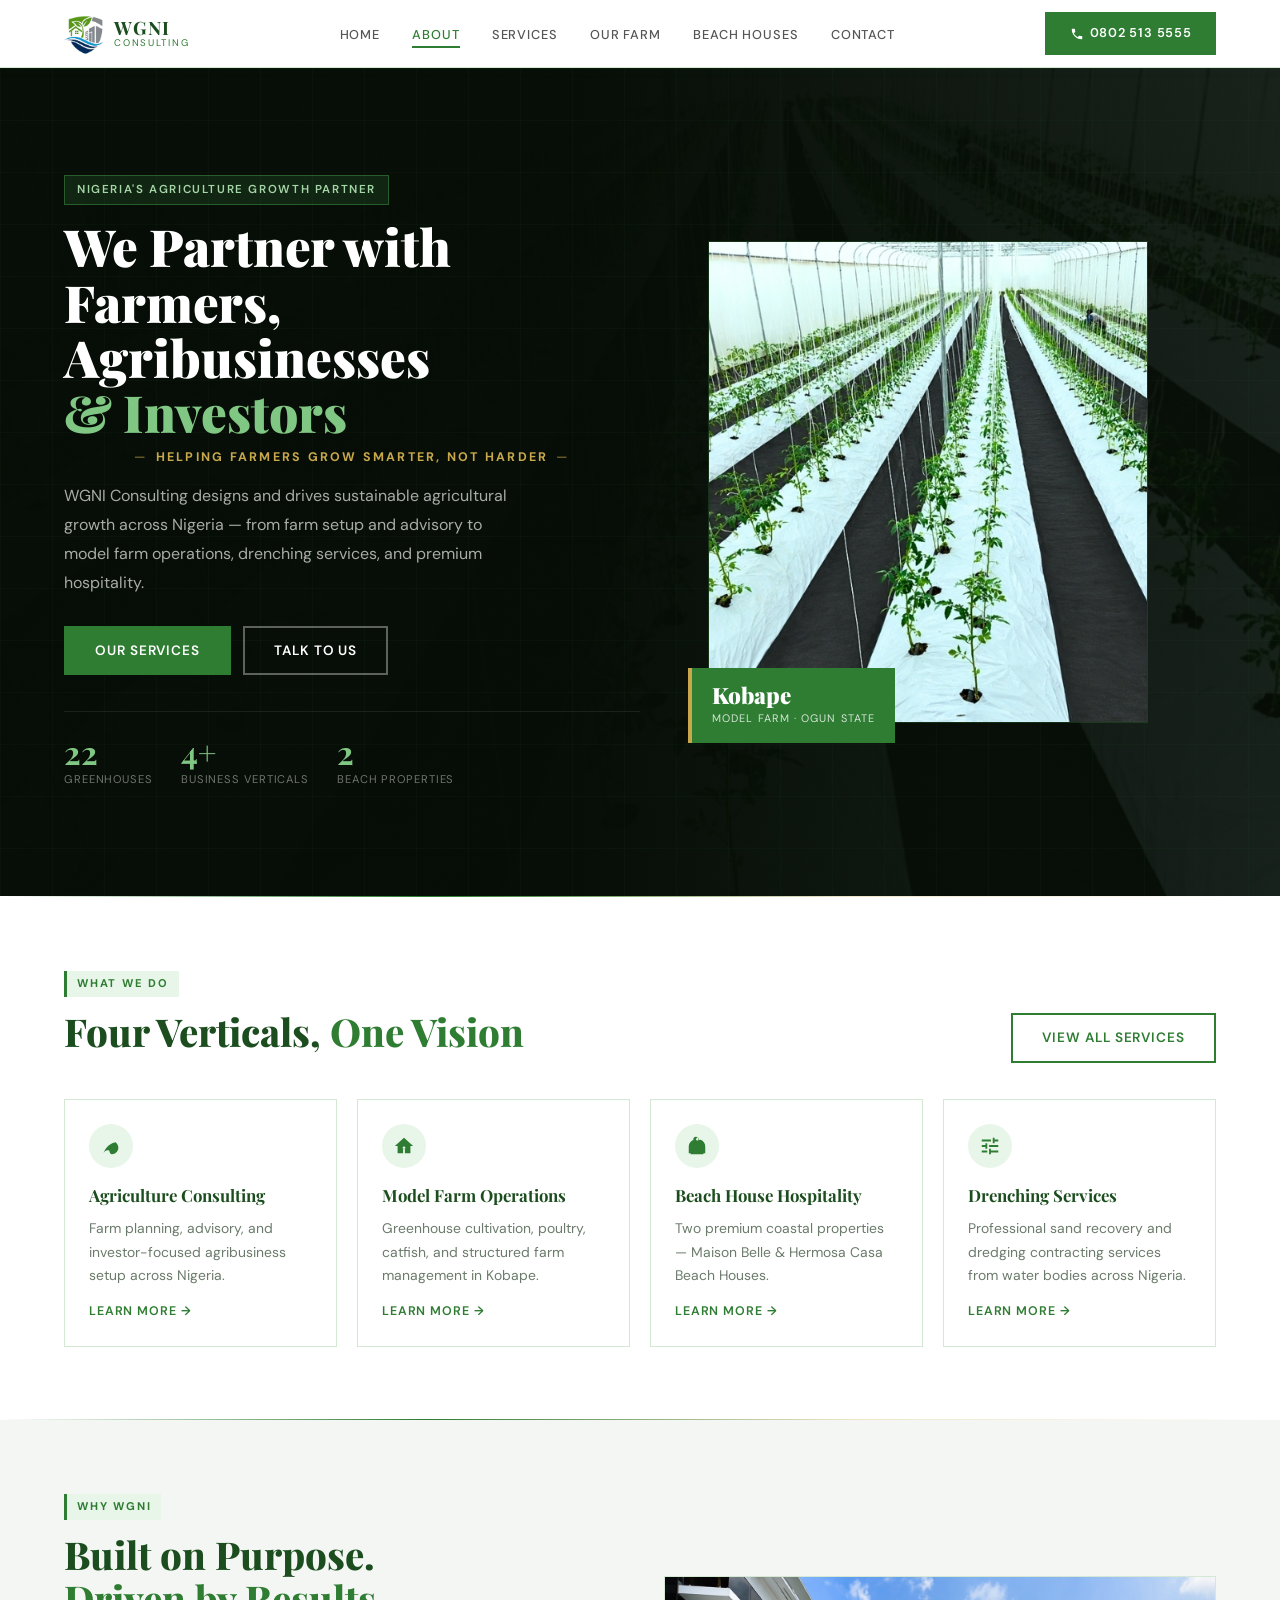
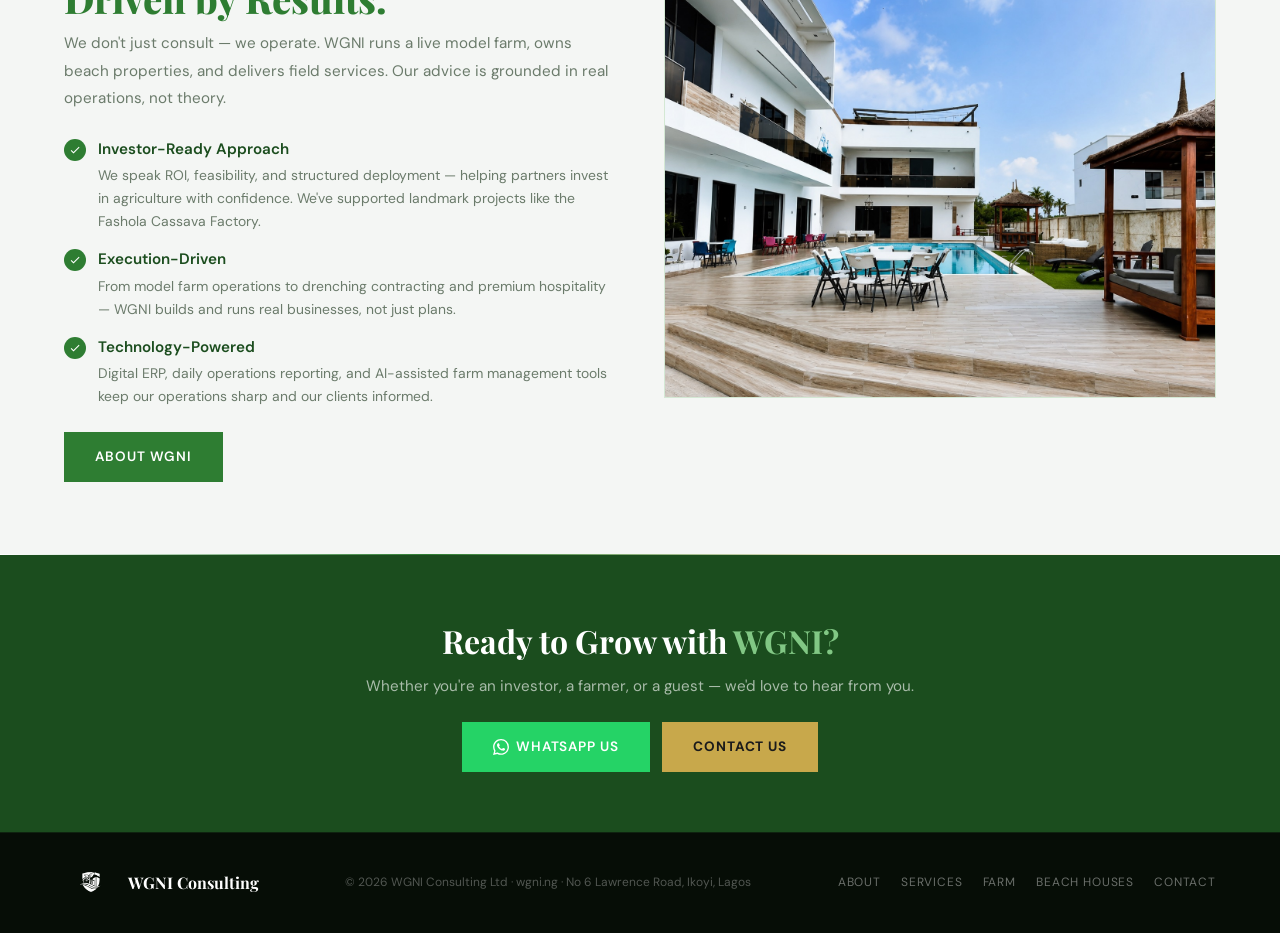
==== commit 6fe9ae9f: "Update index.html" ====
--- a/index.html
+++ b/index.html
@@ -11,26 +11,39 @@
 
 <!-- NAV -->
 <nav>
-  <a href="index.html" class="nav-logo">
+  <a href="index" class="nav-logo">
     <img src="images/logo-color.png" alt="WGNI Logo"/>
-    <div class="nav-brand-wrap">
-      <span class="nav-brand">WGNI</span>
-      <span class="nav-brand-sub">Consulting</span>
-    </div>
+    <div class="nav-brand-wrap"><span class="nav-brand">WGNI</span><span class="nav-brand-sub">Consulting</span></div>
   </a>
   <ul class="nav-links">
-    <li><a href="index.html" class="active">Home</a></li>
-    <li><a href="about.html">About</a></li>
-    <li><a href="services.html">Services</a></li>
-    <li><a href="farm.html">Our Farm</a></li>
-    <li><a href="beach.html">Beach Houses</a></li>
-    <li><a href="contact.html">Contact</a></li>
+    <li><a href="index">Home</a></li>
+    <li><a href="about" class="active">About</a></li>
+    <li><a href="services">Services</a></li>
+    <li><a href="farm">Our Farm</a></li>
+    <li><a href="beach">Beach Houses</a></li>
+    <li><a href="contact">Contact</a></li>
   </ul>
   <a href="tel:08025135555" class="nav-cta">
     <svg viewBox="0 0 24 24"><path d="M6.6 10.8c1.4 2.8 3.8 5.1 6.6 6.6l2.2-2.2c.3-.3.7-.4 1-.2 1.1.4 2.3.6 3.6.6.6 0 1 .4 1 1V20c0 .6-.4 1-1 1-9.4 0-17-7.6-17-17 0-.6.4-1 1-1h3.5c.6 0 1 .4 1 1 0 1.3.2 2.5.6 3.6.1.3 0 .7-.2 1L6.6 10.8z"/></svg>
     0802 513 5555
   </a>
+  <button class="hamburger" id="hamburger" aria-label="Menu">
+    <span></span>
+    <span></span>
+    <span></span>
+  </button>
 </nav>
+
+<!-- MOBILE MENU -->
+<div class="mobile-menu" id="mobileMenu">
+  <a href="index" class="active">Home</a>
+  <a href="about">About</a>
+  <a href="services">Services</a>
+  <a href="farm">Our Farm</a>
+  <a href="beach">Beach Houses</a>
+  <a href="contact">Contact</a>
+  <a href="tel:08025135555" class="mobile-cta">📞 0802 513 5555</a>
+</div>
 
 <!-- HERO -->
 <section style="position:relative;overflow:hidden;min-height:92vh;display:grid;grid-template-columns:1fr 1fr;align-items:center;padding:0 5vw;background:#060d06;">
@@ -46,8 +59,8 @@
     <div class="hero-tagline">Helping Farmers Grow Smarter, Not Harder</div>
     <p style="font-size:1rem;color:rgba(255,255,255,0.65);line-height:1.8;max-width:460px;margin-bottom:28px;">WGNI Consulting designs and drives sustainable agricultural growth across Nigeria — from farm setup and advisory to model farm operations, drenching services, and premium hospitality.</p>
     <div style="display:flex;gap:12px;flex-wrap:wrap;margin-bottom:36px;">
-      <a href="services.html" class="btn btn-green">Our Services</a>
-      <a href="contact.html" class="btn btn-outline" style="color:#fff;border-color:rgba(255,255,255,0.35);">Talk to Us</a>
+      <a href="services" class="btn btn-green">Our Services</a>
+      <a href="contact" class="btn btn-outline" style="color:#fff;border-color:rgba(255,255,255,0.35);">Talk to Us</a>
     </div>
     <div style="display:flex;gap:28px;padding-top:24px;border-top:1px solid rgba(255,255,255,0.08);flex-wrap:wrap;">
       <div><div style="font-family:'Playfair Display',serif;font-size:2rem;font-weight:700;color:#81c784;line-height:1;">22</div><div style="font-size:0.7rem;color:rgba(255,255,255,0.42);text-transform:uppercase;letter-spacing:0.08em;margin-top:3px;">Greenhouses</div></div>
@@ -187,9 +200,30 @@
 </footer>
 
 <script>
-  const obs = new IntersectionObserver(e => e.forEach(el => { if(el.isIntersecting) el.target.classList.add('visible'); }), {threshold:0.1});
+  // Fade animation
+  const obs = new IntersectionObserver(e => e.forEach(el => {
+    if(el.isIntersecting) el.target.classList.add('visible');
+  }), {threshold:0.1});
   document.querySelectorAll('.fade-up').forEach(el => obs.observe(el));
   setTimeout(() => document.querySelectorAll('section .fade-up').forEach((el,i) => setTimeout(()=>el.classList.add('visible'),i*220)), 100);
+
+  // Hamburger menu
+  const hamburger = document.getElementById('hamburger');
+  const mobileMenu = document.getElementById('mobileMenu');
+
+  if(hamburger && mobileMenu) {
+    hamburger.addEventListener('click', () => {
+      hamburger.classList.toggle('open');
+      mobileMenu.classList.toggle('open');
+    });
+
+    mobileMenu.querySelectorAll('a').forEach(link => {
+      link.addEventListener('click', () => {
+        hamburger.classList.remove('open');
+        mobileMenu.classList.remove('open');
+      });
+    });
+  }
 </script>
 </body>
 </html>
--- a/style.css
+++ b/style.css
@@ -164,5 +164,136 @@
   padding: 10px 12px; font-size: 0.9rem; font-family: 'DM Sans', sans-serif;
   color: var(--text); outline: none; width: 100%;
 }
+/* ── MOBILE RESPONSIVE ── */
+@media (max-width: 768px) {
+
+  /* NAV */
+  .nav-cta { display: none; }
+
+  /* HERO - homepage split layout */
+  section[style*="grid-template-columns:1fr 1fr"] {
+    grid-template-columns: 1fr !important;
+    min-height: auto !important;
+    padding: 48px 5vw !important;
+  }
+
+  /* ALL 2-COLUMN GRIDS */
+  div[style*="grid-template-columns:1fr 1fr"],
+  div[style*="grid-template-columns:1.1fr 0.9fr"],
+  div[style*="grid-template-columns:0.9fr 1.1fr"] {
+    grid-template-columns: 1fr !important;
+    gap: 24px !important;
+  }
+
+  /* ALL 3-COLUMN GRIDS */
+  div[style*="grid-template-columns:repeat(3,1fr)"] {
+    grid-template-columns: 1fr !important;
+    gap: 16px !important;
+  }
+
+  /* ALL 4-COLUMN GRIDS */
+  div[style*="grid-template-columns:repeat(4,1fr)"] {
+    grid-template-columns: 1fr 1fr !important;
+    gap: 14px !important;
+  }
+
+  /* IMAGES - fix tall images on mobile */
+  img[style*="height:480px"] { height: 260px !important; }
+  img[style*="height:420px"] { height: 240px !important; }
+  img[style*="height:400px"] { height: 220px !important; }
+  img[style*="height:340px"] { height: 200px !important; }
+  img[style*="height:240px"] { height: 180px !important; }
+  img[style*="height:160px"] { height: 130px !important; }
+
+  /* HERO CARD - hide the right side image on homepage */
+  .d2 { display: none; }
+
+  /* STATS ROW */
+  div[style*="display:flex;gap:28px"] {
+    gap: 16px !important;
+    flex-wrap: wrap !important;
+  }
+
+  /* BUTTONS */
+  .cta-btns { flex-direction: column; align-items: center; }
+  div[style*="display:flex;gap:12px;flex-wrap:wrap"] {
+    flex-direction: column !important;
+  }
+
+  /* FOOTER */
+  .footer-inner { flex-direction: column; text-align: center; }
+  .footer-links { justify-content: center; flex-wrap: wrap; }
+
+  /* SECTIONS */
+  .section { padding: 40px 4vw; }
+}
 .form-group input:focus, .form-group textarea:focus, .form-group select:focus { border-color: var(--green); background: #fff; }
 .form-group textarea { resize: vertical; min-height: 100px; }
+
+/* ── HAMBURGER MENU ── */
+.hamburger {
+  display: none;
+  flex-direction: column;
+  gap: 5px;
+  cursor: pointer;
+  padding: 6px;
+  background: none;
+  border: none;
+  z-index: 1000;
+}
+.hamburger span {
+  display: block;
+  width: 24px;
+  height: 2px;
+  background: var(--green-dark);
+  transition: all 0.3s;
+}
+.hamburger.open span:nth-child(1) { transform: rotate(45deg) translate(5px, 5px); }
+.hamburger.open span:nth-child(2) { opacity: 0; }
+.hamburger.open span:nth-child(3) { transform: rotate(-45deg) translate(5px, -5px); }
+
+.mobile-menu {
+  display: none;
+  flex-direction: column;
+  background: #fff;
+  border-top: 2px solid var(--green);
+  position: absolute;
+  top: 68px;
+  left: 0;
+  right: 0;
+  z-index: 998;
+  box-shadow: 0 8px 24px rgba(0,0,0,0.1);
+}
+.mobile-menu a {
+  padding: 14px 5vw;
+  font-size: 0.85rem;
+  font-weight: 600;
+  color: #444;
+  text-transform: uppercase;
+  letter-spacing: 0.07em;
+  border-bottom: 1px solid var(--border);
+  text-decoration: none;
+  transition: color 0.2s, background 0.2s;
+}
+.mobile-menu a:hover,
+.mobile-menu a.active { color: var(--green); background: var(--green-pale); }
+.mobile-menu .mobile-cta {
+  margin: 16px 5vw;
+  background: var(--green);
+  color: #fff;
+  text-align: center;
+  padding: 12px;
+  font-weight: 700;
+  border-bottom: none;
+}
+.mobile-menu.open { display: flex; }
+
+@media (max-width: 900px) {
+  .hamburger { display: flex; }
+  .nav-links { display: none; }
+  .nav-cta { display: none; }
+}
+
+@media (min-width: 901px) {
+  .mobile-menu { display: none !important; }
+}
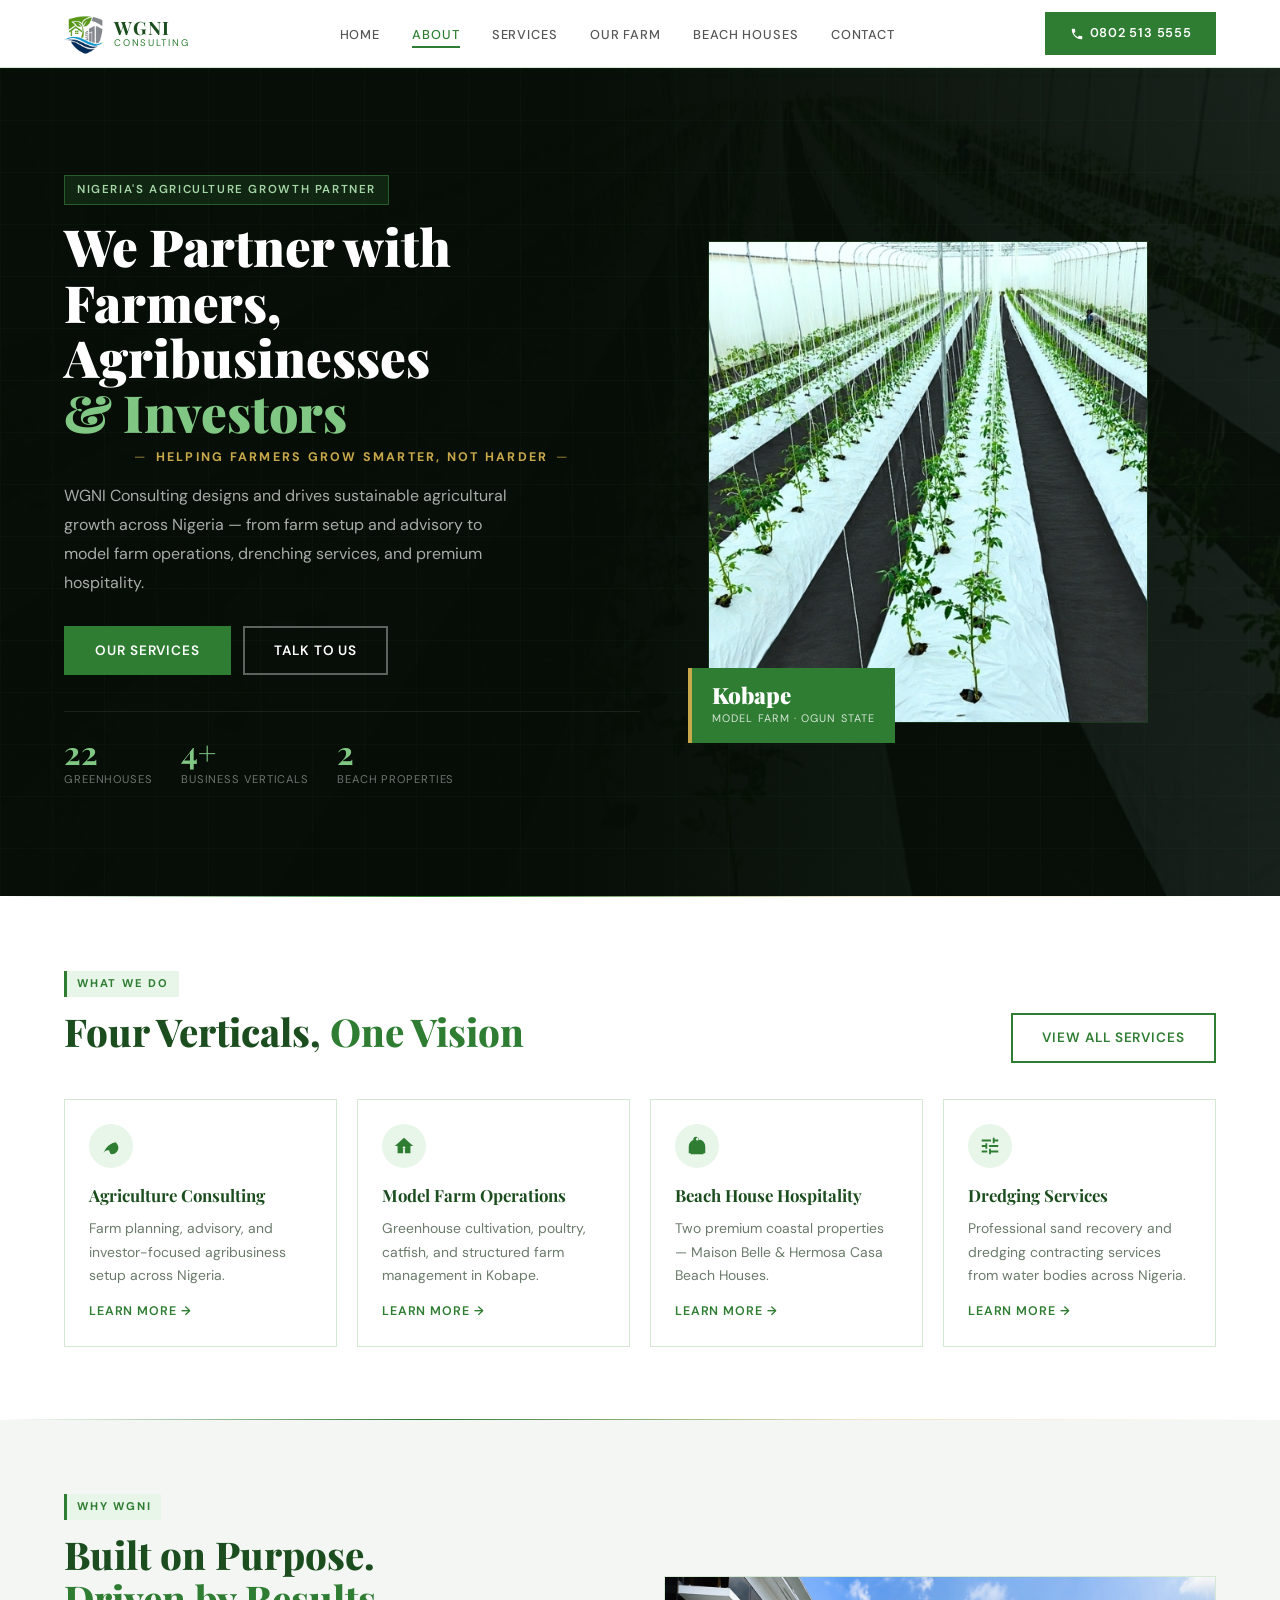
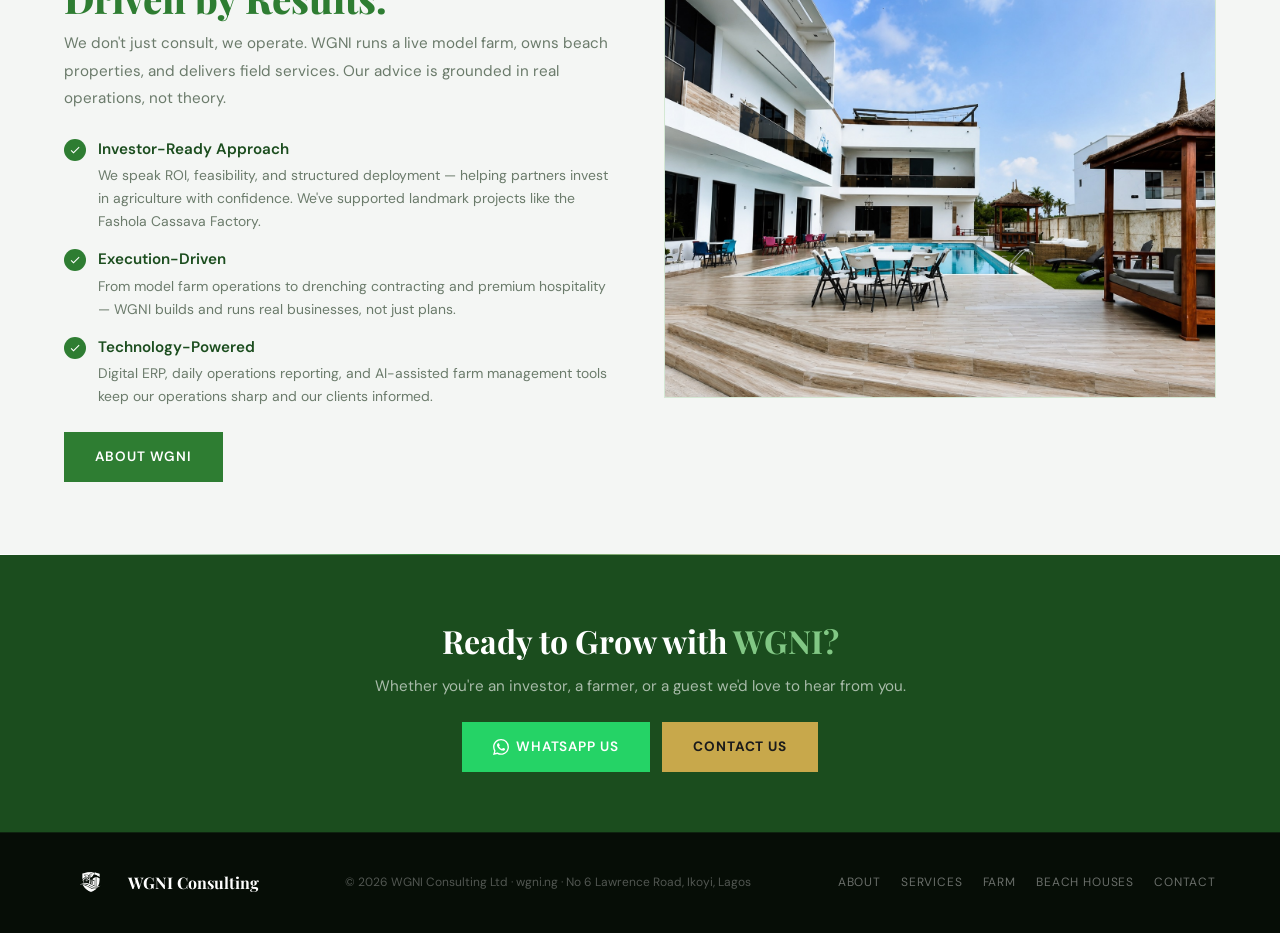
==== commit c2ced238: "Update index.html" ====
--- a/index.html
+++ b/index.html
@@ -120,7 +120,7 @@
       <div class="card-icon">
         <svg viewBox="0 0 24 24"><path d="M3 17v2h6v-2H3zM3 5v2h10V5H3zm10 16v-2h8v-2h-8v-2h-2v6h2zM7 9v2H3v2h4v2h2V9H7zm14 4v-2H11v2h10zm-6-4h2V7h4V5h-4V3h-2v6z"/></svg>
       </div>
-      <div class="card-title">Drenching Services</div>
+      <div class="card-title">Dredging Services</div>
       <div class="card-desc">Professional sand recovery and dredging contracting services from water bodies across Nigeria.</div>
       <div style="font-size:0.78rem;color:#2e7d32;font-weight:600;text-transform:uppercase;letter-spacing:0.07em;margin-top:14px;">Learn more →</div>
     </a>
@@ -135,7 +135,7 @@
     <div>
       <div class="sec-tag">Why WGNI</div>
       <h2 class="sec-title">Built on Purpose.<br/><span>Driven by Results.</span></h2>
-      <p class="sec-sub" style="margin-bottom:24px;">We don't just consult — we operate. WGNI runs a live model farm, owns beach properties, and delivers field services. Our advice is grounded in real operations, not theory.</p>
+      <p class="sec-sub" style="margin-bottom:24px;">We don't just consult, we operate. WGNI runs a live model farm, owns beach properties, and delivers field services. Our advice is grounded in real operations, not theory.</p>
       <div style="display:flex;flex-direction:column;gap:14px;">
         <div style="display:flex;align-items:flex-start;gap:12px;">
           <div style="width:22px;height:22px;background:#2e7d32;border-radius:50%;display:flex;align-items:center;justify-content:center;flex-shrink:0;margin-top:2px;">
@@ -171,7 +171,7 @@
 <!-- CTA -->
 <div class="cta-strip fade-up">
   <h2>Ready to Grow with <span>WGNI?</span></h2>
-  <p>Whether you're an investor, a farmer, or a guest — we'd love to hear from you.</p>
+  <p>Whether you're an investor, a farmer, or a guest we'd love to hear from you.</p>
   <div class="cta-btns">
     <a href="https://wa.me/+2348025135555" target="_blank" class="btn btn-wa">
       <svg viewBox="0 0 24 24"><path d="M17.472 14.382c-.297-.149-1.758-.867-2.03-.967-.273-.099-.471-.148-.67.15-.197.297-.767.966-.94 1.164-.173.199-.347.223-.644.075-.297-.15-1.255-.463-2.39-1.475-.883-.788-1.48-1.761-1.653-2.059-.173-.297-.018-.458.13-.606.134-.133.298-.347.446-.52.149-.174.198-.298.298-.497.099-.198.05-.371-.025-.52-.075-.149-.669-1.612-.916-2.207-.242-.579-.487-.5-.669-.51-.173-.008-.371-.01-.57-.01-.198 0-.52.074-.792.372-.272.297-1.04 1.016-1.04 2.479 0 1.462 1.065 2.875 1.213 3.074.149.198 2.096 3.2 5.077 4.487.709.306 1.262.489 1.694.625.712.227 1.36.195 1.871.118.571-.085 1.758-.719 2.006-1.413.248-.694.248-1.289.173-1.413-.074-.124-.272-.198-.57-.347m-5.421 7.403h-.004a9.87 9.87 0 01-5.031-1.378l-.361-.214-3.741.982.998-3.648-.235-.374a9.86 9.86 0 01-1.51-5.26c.001-5.45 4.436-9.884 9.888-9.884 2.64 0 5.122 1.03 6.988 2.898a9.825 9.825 0 012.893 6.994c-.003 5.45-4.437 9.884-9.885 9.884m8.413-18.297A11.815 11.815 0 0012.05 0C5.495 0 .16 5.335.157 11.892c0 2.096.547 4.142 1.588 5.945L.057 24l6.305-1.654a11.882 11.882 0 005.683 1.448h.005c6.554 0 11.89-5.335 11.893-11.893a11.821 11.821 0 00-3.48-8.413z"/></svg>
--- a/style.css
+++ b/style.css
@@ -297,3 +297,141 @@
 @media (min-width: 901px) {
   .mobile-menu { display: none !important; }
 }
+
+/* ── SLIDER ── */
+.slider-wrap {
+  position: relative;
+  overflow: hidden;
+  width: 100%;
+  background: #000;
+}
+.slider-track {
+  display: flex;
+  transition: transform 0.6s ease;
+}
+.slide {
+  min-width: 100%;
+  position: relative;
+}
+.slide video,
+.slide img {
+  width: 100%;
+  height: 520px;
+  object-fit: cover;
+  display: block;
+}
+.slider-btn {
+  position: absolute;
+  top: 50%;
+  transform: translateY(-50%);
+  background: rgba(255,255,255,0.15);
+  border: 2px solid rgba(255,255,255,0.4);
+  color: #fff;
+  font-size: 1.4rem;
+  width: 48px;
+  height: 48px;
+  cursor: pointer;
+  transition: background 0.25s;
+  z-index: 10;
+  display: flex;
+  align-items: center;
+  justify-content: center;
+}
+.slider-btn:hover { background: rgba(255,255,255,0.35); }
+.slider-prev { left: 16px; }
+.slider-next { right: 16px; }
+.slider-dots {
+  position: absolute;
+  bottom: 14px;
+  left: 50%;
+  transform: translateX(-50%);
+  display: flex;
+  gap: 8px;
+  z-index: 10;
+}
+.slider-dot {
+  width: 8px;
+  height: 8px;
+  border-radius: 50%;
+  background: rgba(255,255,255,0.4);
+  cursor: pointer;
+  border: none;
+  transition: background 0.25s;
+}
+.slider-dot.active { background: #fff; }
+
+/* ── GALLERY GRID ── */
+.gallery-grid {
+  display: grid;
+  grid-template-columns: repeat(3, 1fr);
+  gap: 12px;
+  margin-top: 28px;
+}
+.gallery-item {
+  overflow: hidden;
+  border: 1px solid var(--border);
+  cursor: pointer;
+  position: relative;
+}
+.gallery-item img {
+  width: 100%;
+  height: 220px;
+  object-fit: cover;
+  display: block;
+  transition: transform 0.4s;
+}
+.gallery-item:hover img { transform: scale(1.05); }
+
+/* ── LIGHTBOX ── */
+.lightbox {
+  display: none;
+  position: fixed;
+  inset: 0;
+  background: rgba(0,0,0,0.92);
+  z-index: 9999;
+  align-items: center;
+  justify-content: center;
+}
+.lightbox.open { display: flex; }
+.lightbox img {
+  max-width: 90vw;
+  max-height: 90vh;
+  object-fit: contain;
+  border: 2px solid rgba(255,255,255,0.1);
+}
+.lightbox-close {
+  position: absolute;
+  top: 20px;
+  right: 28px;
+  color: #fff;
+  font-size: 2rem;
+  cursor: pointer;
+  background: none;
+  border: none;
+  line-height: 1;
+}
+.lightbox-prev,
+.lightbox-next {
+  position: absolute;
+  top: 50%;
+  transform: translateY(-50%);
+  background: rgba(255,255,255,0.15);
+  border: 2px solid rgba(255,255,255,0.3);
+  color: #fff;
+  font-size: 1.4rem;
+  width: 48px;
+  height: 48px;
+  cursor: pointer;
+  display: flex;
+  align-items: center;
+  justify-content: center;
+}
+.lightbox-prev { left: 20px; }
+.lightbox-next { right: 20px; }
+
+@media (max-width: 768px) {
+  .slide video,
+  .slide img { height: 260px; }
+  .gallery-grid { grid-template-columns: 1fr 1fr; }
+  .gallery-item img { height: 160px; }
+}
